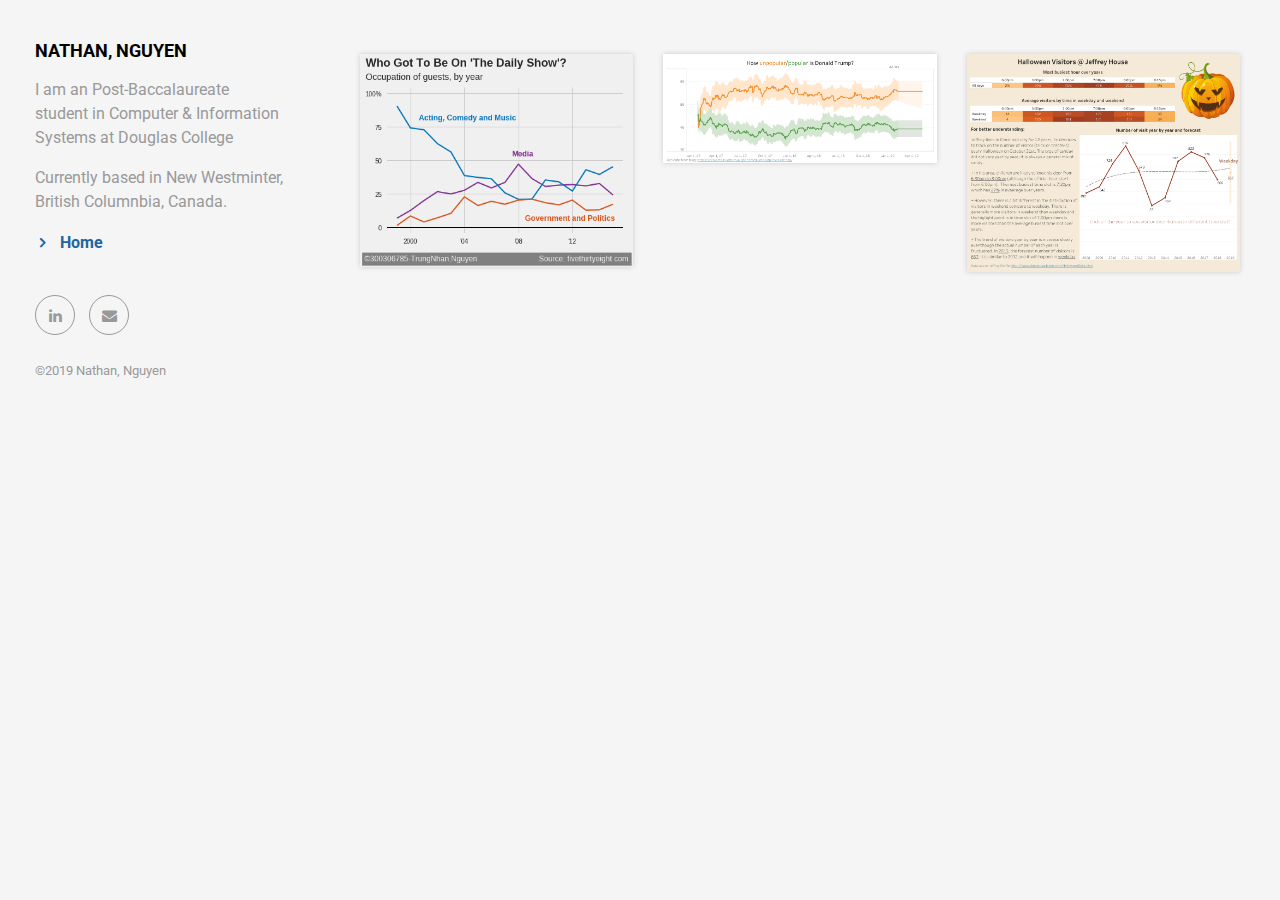
==== index.html @ cd0f6227 "Added 3 article" ====
<!DOCTYPE html>
<html>

</html>

<head>
    <meta charset="utf-8">
    <meta http-equiv="X-UA-Compatible" content="IE=edge">
    <title>Nathan, Nguyen</title>
    <meta name="description" content="Personal Portfolio">
    <meta name="viewport" content="width=device-width, initial-scale=1">
    <meta name="robots" content="all,follow">
    <!-- Bootstrap CSS-->
    <link rel="stylesheet" href="vendor/bootstrap/css/bootstrap.min.css">
    <!-- Font Awesome CSS-->
    <link rel="stylesheet" href="vendor/font-awesome/css/font-awesome.min.css">
    <!-- Google fonts - Roboto-->
    <link rel="stylesheet" href="https://fonts.googleapis.com/css?family=Roboto:400,300,700,400italic">
    <!-- owl carousel-->
    <link rel="stylesheet" href="vendor/owl.carousel/assets/owl.carousel.css">
    <link rel="stylesheet" href="vendor/owl.carousel/assets/owl.theme.default.css">
    <!-- theme stylesheet-->
    <link rel="stylesheet" href="css/style.blue.css" id="theme-stylesheet">
    <!-- Custom stylesheet - for your changes-->
    <link rel="stylesheet" href="css/custom.css">
    <!-- Favicon-->
    <link rel="shortcut icon" href="img/ntn.jpg">
    <!-- Tweaks for older IEs-->
    <!--[if lt IE 9]>
    <script src="https://oss.maxcdn.com/html5shiv/3.7.3/html5shiv.min.js"></script>
    <script src="https://oss.maxcdn.com/respond/1.4.2/respond.min.js"></script><![endif]-->
</head>

<body>
    <div id="all">
        <div class="container-fluid">
            <div class="row row-offcanvas row-offcanvas-left">
                <!--   *** SIDEBAR ***-->
                <div id="sidebar" class="col-md-4 col-lg-3 sidebar-offcanvas">
                    <div class="sidebar-content">
                        <h1 class="sidebar-heading"> <a href="index.html">Nathan,  Nguyen</a></h1>
                        <p class="sidebar-p">I am an Post-Baccalaureate student in Computer & Information Systems at Douglas College</p>
                        <p class="sidebar-p">Currently based in New Westminter, British Columnbia, Canada. </p>
                        <ul class="sidebar-menu">
                            <!-- Link-->
                            <li class="sidebar-item"><a href="index.html" class="sidebar-link active">Home</a></li>
                            <!-- Link -->
                            <!-- <li class="sidebar-item"><a href="about.html" class="sidebar-link">About</a></li> -->
                            <!-- Link-->
                            <!-- <li class="sidebar-item"><a href="contact.html" class="sidebar-link">Get in touch</a></li> -->
                        </ul>
                        <p class="social">
                            <a href="https://www.linkedin.com/in/nguyentrungnhan112/" data-animate-hover="pulse" class="external linkedin"><i class="fa fa-linkedin"></i></a>
                            <!-- <a href="#" data-animate-hover="pulse" class="external gplus"><i class="fa fa-google-plus"></i></a> -->
                            <!-- <a href="#" data-animate-hover="pulse" class="external twitter"><i class="fa fa-twitter"></i></a> -->
                            <!-- <a href="#" title="" class="external instagram"><i class="fa fa-instagram"></i></a> -->
                            <a href="mailto:nguyentrungnhan112@gmail.com" data-animate-hover="pulse" class="email"><i class="fa fa-envelope"></i></a></p>
                        <div class="copyright text-center text-md-left">
                            <p class="credit">&copy;2019 Nathan, Nguyen</p>
                        </div>
                    </div>
                </div>
                <!--   *** SIDEBAR END ***  -->
                <!--   *** PORTFOLIO ***-->
                <div class="col-md-8 col-lg-9 content-column">
                    <div class="small-navbar d-flex d-md-none">
                        <button type="button" data-toggle="offcanvas" class="btn btn-outline-primary"> <i class="fa fa-align-left mr-2"></i>Menu</button>
                        <h1 class="small-navbar-heading"> <a href="index.html">Home</a></h1>
                    </div>
                    <div class="grid row">
                        <div class="col-md-6 col-lg-4 grid-item">
                            <div class="box-masonry">
                                <a href="detail_20190406.html" title="Who Got To Be On 'The Daily Show'?" class="box-masonry-image with-hover-overlay">
                                    <img src="img/portfolio/20190406.png" alt="Who Got To Be On 'The Daily Show'?" class="img-fluid"></a>
                                <div class="box-masonry-hover-text-header">
                                    <a href="detail_20190406.html" class="tile-link"> </a>
                                    <h4>Who Got To Be On 'The Daily Show'?</h4>
                                    <div class="box-masonry-desription">
                                        <p>Visualized by Python as assignment 3 in Data Visualization course (CSIS3860) at Douglas College</p>
                                    </div>
                                </div>
                            </div>
                        </div>
                        <div class="col-md-6 col-lg-4 grid-item">
                            <div class="box-masonry">
                                <a href="detail_20190301.html" title="How unpopular/popular is Donald Trump?" class="box-masonry-image with-hover-overlay">
                                    <img src="img/portfolio/20190301.png" alt="How unpopular/popular is Donald Trump?" class="img-fluid"></a>
                                <div class="box-masonry-hover-text-header">
                                    <a href="detail_20190301.html" class="tile-link"> </a>
                                    <h4>How unpopular/popular is Donald Trump?</h4>
                                    <div class="box-masonry-desription">
                                        <p>Visualized by Tableau as assignment 2 in Data Visualization course (CSIS3860) at Douglas College</p>
                                    </div>
                                </div>
                            </div>
                        </div>
                        <div class="col-md-6 col-lg-4 grid-item">
                            <div class="box-masonry">
                                <a href="detail_20190117.html" title="Halloween Visitors @ Jeffrey House" class="box-masonry-image with-hover-overlay">
                                    <img src="img/portfolio/20190117.png" alt="Halloween Visitors @ Jeffrey House" class="img-fluid"></a>
                                <div class="box-masonry-hover-text-header">
                                    <a href="detail_20190117.html" class="tile-link"> </a>
                                    <h4>Halloween Visitors @ Jeffrey House</h4>
                                    <div class="box-masonry-desription">
                                        <p>Visualized by Tableau as assignment 1 in Data Visualization course (CSIS3860) at Douglas College</p>
                                    </div>
                                </div>
                            </div>
                        </div>
                    </div>
                </div>
                <!--   *** PORTFOLIO END ***-->
            </div>
        </div>
    </div>
    <!-- JavaScript files-->
    <script src="vendor/jquery/jquery.min.js"></script>
    <script src="vendor/popper.js/umd/popper.min.js"></script>
    <script src="vendor/bootstrap/js/bootstrap.min.js"></script>
    <script src="vendor/jquery.cookie/jquery.cookie.js"></script>
    <script src="vendor/owl.carousel/owl.carousel.min.js"></script>
    <script src="vendor/masonry-layout/masonry.pkgd.min.js"></script>
    <script src="js/front.js"></script>
</body>
---- css/style.blue.css ----
/*
=========================================
=========================================

   Bootstrapious Boilerplate Template

=========================================
========================================= */


/*

=========================================================
    GENERAL
=========================================================

*/

html,
body {
    overflow-x: hidden;
}

strong {
    font-weight: 700;
}

header {
    z-index: 1000;
}

section {
    position: relative;
    padding-top: 0.625rem;
    padding-bottom: 0.625rem;
}

section.background-gray-lighter {
    background: #eee;
}

section.background-gray-lightest {
    background: #f5f5f5;
    border-top: solid 1px #eee;
    border-bottom: solid 1px #eee;
}

section.background-secondary {
    background: #FC888A;
    border-top: solid 1px #f92528;
    border-bottom: solid 1px #f92528;
}

.section-inverse {
    color: #fff;
}

.section-inverse h1,
.section-inverse h2,
.section-inverse h3,
.section-inverse h4,
.section-inverse h5,
.section-inverse h6 {
    color: #fff;
}

.section-inverse .heading:after {
    background: #fff;
}

.no-space .box {
    margin: 0 -0.9375rem;
}

.margin-top {
    margin-top: 1.875rem;
}

.margin-top--big {
    margin-top: 3.75rem !important;
}

.margin-bottom {
    margin-bottom: 1.875rem;
}

.margin-bottom--big {
    margin-bottom: 3.75rem !important;
}

.padding--small {
    padding-top: 1.875rem;
    padding-bottom: 1.875rem;
}

.weight-300 {
    font-weight: 300 !important;
}

.weight-500 {
    font-weight: 500 !important;
}

.weight-700 {
    font-weight: 700 !important;
}

.text-gray {
    color: #555;
}

.text-gray-light {
    color: #999;
}

.text-gray-lighter {
    color: #eee;
}

a,
button {
    -webkit-transition: all 0.2s;
    transition: all 0.2s;
}

.clickable {
    cursor: pointer !important;
}

.required {
    color: #2065A1;
}

.accent {
    color: #2065A1;
}

.icon {
    display: inline-block;
    width: 3.75rem;
    height: 3.75rem;
    line-height: 3.75rem;
    border-radius: 1.875rem;
    border: solid 1px #2065A1;
    color: #2065A1;
    -webkit-transition: all 0.3s;
    transition: all 0.3s;
    font-size: 1.875rem;
    margin: 0 auto 1.875rem;
    text-align: center;
}

.icon.brand-secondary {
    border-color: #FC888A;
    color: #FC888A;
}

.icon.brand-terciary {
    border-color: #37123C;
    color: #37123C;
}

.icon.brand-four {
    border-color: #71677C;
    color: #71677C;
}


/*

=========================================================
SIDEBAR + RIGHT COLUMN
=========================================================

*/

#sidebar {
    padding-top: 2.5rem;
}

@media (min-width: 576px) {
    .sidebar-content {
        padding-left: 1.25rem;
        padding-right: 1.25rem;
    }
}

.sidebar-heading {
    font-size: 1.125rem;
    text-transform: uppercase;
}

.sidebar-heading a {
    color: #000;
    text-decoration: none;
    -webkit-transition: all 0.3s;
    transition: all 0.3s;
}

.sidebar-heading a:hover {
    border-bottom: dotted 1px #2065A1;
    color: #000;
    text-decoration: none;
}

.sidebar-p {
    color: #999;
    font-size: 0.875;
}

.sidebar-menu {
    list-style-type: none;
    padding-left: 1.25rem;
    margin-bottom: 2.5rem;
}

.sidebar-item {
    margin-bottom: 0.85rem;
}

.sidebar-item.active>a,
.sidebar-item.current-menu-item>a {
    color: #2065A1;
    font-weight: bold;
}

.sidebar-item.active:before,
.sidebar-item.current-menu-item:before {
    color: #2065A1;
}

.sidebar-item a:hover {
    text-decoration: none;
    color: #2065A1;
}

.sidebar-item .sub-menu {
    list-style: none;
    padding-left: 0.625rem;
    margin: 0.625rem 0;
}

.sidebar-item .sub-menu a {
    color: #999;
}

.sidebar-item .sub-menu a:hover {
    color: #2065A1;
}

.sidebar-item .sub-menu li.active>a,
.sidebar-item .sub-menu li.current-menu-item>a {
    color: #2065A1;
    font-weight: bold;
}

.sidebar-item .sub-menu li.active:before,
.sidebar-item .sub-menu li.current-menu-item:before {
    color: #2065A1;
}

.sidebar-link {
    color: #555;
}

.sidebar-link:before {
    font-family: 'FontAwesome';
    content: '\f105';
    margin: 0 0.85rem 0 -0.9375rem;
    color: #999;
}

.sidebar-link.active {
    color: #2065A1;
    font-weight: bold;
}

.sidebar-link.active::before {
    color: #2065A1;
}

.sidebar-link:hover::before {
    color: #2065A1;
}

.content-column {
    padding-top: 2.5rem;
    padding-left: 1.25rem;
    padding-right: 1.25rem;
    padding-bottom: 1.25rem;
}

@media (min-width: 768px) {
    .content-column {
        padding-left: 2.5rem;
        padding-right: 2.5rem;
    }
}

.content-column.white-background {
    background: #fff;
    min-height: 100vh;
}

.grid {
    padding-top: 0.85rem;
    overflow: hidden;
}

.content-column-content p.lead {
    color: #555;
}

.content-column-content p,
.content-column-content li {
    color: #999;
}

.content-column-content ul li {
    list-style-type: none;
}

.content-column-content ul li:before {
    font-family: 'FontAwesome';
    content: '\f105';
    margin: 0 0.85rem 0 -0.9375rem;
    color: #2065A1;
}

.content-column-content h1,
.content-column-content h2,
.content-column-content h3,
.content-column-content h4,
.content-column-content h5,
.content-column-content h6,
.content-column-content p,
.content-column-content form,
.content-column-content ul,
.content-column-content ol {
    margin-bottom: 2rem;
}

.small-navbar {
    width: 100%;
    -webkit-box-pack: justify;
    -ms-flex-pack: justify;
    justify-content: space-between;
    -webkit-box-align: center;
    -ms-flex-align: center;
    align-items: center;
    margin-bottom: 2rem;
}

.small-navbar-heading {
    display: block;
    font-size: 1.125rem;
    text-transform: uppercase;
    margin-bottom: 0 !important;
}

.small-navbar-heading a {
    color: #000;
    text-decoration: none;
    -webkit-transition: all 0.3s;
    transition: all 0.3s;
}

.small-navbar-heading a:hover {
    border-bottom: dotted 1px #2065A1;
    color: #000;
    text-decoration: none;
}


/*

=========================================================
OFF-CANVAS SIDEBAR BEHAVIOUR
=========================================================

*/

@media (max-width: 767.98px) {
    .row-offcanvas {
        position: relative;
        -webkit-transition: all .25s ease-out;
        transition: all .25s ease-out;
        opacity: 1;
    }
    .row-offcanvas-right {
        right: 0;
    }
    .row-offcanvas-left {
        left: 0;
    }
    .row-offcanvas-right .sidebar-offcanvas {
        right: -50%;
        /* 6 columns */
    }
    .row-offcanvas-left .sidebar-offcanvas {
        left: -48%;
        /* 6 columns */
    }
    .row-offcanvas-right.active {
        right: 50%;
        /* 6 columns */
    }
    .row-offcanvas-left.active {
        left: 50%;
        /* 6 columns */
    }
    .sidebar-offcanvas {
        position: absolute;
        top: 0;
        width: 50%;
        /* 6 columns */
    }
}


/*

=========================================================
SERVICES / INTEGRATIONS
=========================================================

*/

.services {
    margin-top: 5rem;
    text-align: center;
}

.services .services-heading {
    text-transform: uppercase;
    font-size: 1.125rem;
    font-weight: 400;
    color: #999;
    margin-bottom: 2.5rem;
}

.services .heading {
    font-size: 1.125rem;
    font-weight: 700;
    margin-bottom: 1.25rem;
    text-align: center;
}

.services .heading:after {
    content: " ";
    display: block;
    width: 6.25rem;
    height: 1px;
    margin: 1.25rem auto 1.25rem;
    background: #2065A1;
}

.services p {
    font-size: 0.875rem;
    line-height: 1.5;
    margin-bottom: 3.75rem;
    color: #999;
}


/*

=========================================================
CUSTOMERS
=========================================================

*/

.customer {
    text-align: center;
}

.customer img {
    display: inline-block;
    margin-top: 0.625rem;
    margin-bottom: 0.625rem;
    -webkit-filter: grayscale(100%);
    filter: grayscale(100%);
}

.customer img:hover {
    -webkit-filter: grayscale(0);
    filter: grayscale(0);
}


/*

=========================================================
SIGN UP FORM
=========================================================

*/

@media (max-width: 767.98px) {
    .sign-up-form .form-control {
        margin-bottom: 1.25rem;
    }
    .sign-up-form .btn {
        margin-bottom: 1.25rem;
    }
}

label {
    font-weight: normal;
    color: #555;
    font-size: 0.875rem;
    text-transform: uppercase;
    letter-spacing: .1rem;
}


/*

=========================================================
SOCIAL LINKS
=========================================================

*/

.contact-form {
    margin-bottom: 1.25rem;
}

p.social {
    margin-top: 1.25rem;
}

p.social a {
    margin: 0 0.625rem 0.625rem 0;
    color: #fff;
    display: inline-block;
    width: 2.5rem;
    height: 2.5rem;
    border-radius: 1.25rem;
    line-height: 2.5rem;
    font-size: 0.9375rem;
    text-align: center;
    -webkit-transition: all 0.3s;
    transition: all 0.3s;
    vertical-align: bottom;
    border: solid 1px #999;
    color: #999;
    transition: all 0.3s;
    /*
             &.facebook {background-color: #4460ae; border-color: #4460ae;}
             &.gplus {background-color: #c21f25; border-color: #c21f25;}
             &.twitter {background-color: #3cf; border-color: #3cf;}
             &.instagram {background-color: #cd4378; border-color: #cd4378;}
             &.email {background-color: #4a7f45; border-color: #4a7f45;}
             &.link {background-color: #871AFF; border-color: #871AFF;}
             */
}

p.social a:hover {
    color: #2065A1;
    border-color: #2065A1;
}

p.social a i {
    vertical-align: bottom;
    line-height: 2.5rem;
}

p.social.social--outline a {
    background: transparent;
}

p.social.social--outline a.linkedin {
    color: #4875B4;
    border-color: #4875B4;
}

p.social.social--outline a.facebook {
    color: #4460ae;
    border-color: #4460ae;
}

p.social.social--outline a.gplus {
    color: #c21f25;
    border-color: #c21f25;
}

p.social.social--outline a.twitter {
    color: #3cf;
    border-color: #3cf;
}

p.social.social--outline a.instagram {
    color: #cd4378;
    border-color: #cd4378;
}

p.social.social--outline a.email {
    color: #4a7f45;
    border-color: #4a7f45;
}

p.social.social--outline a.link {
    color: #871AFF;
    border-color: #871AFF;
}

p.social.social--big a {
    width: 3.75rem;
    height: 3.75rem;
    border-radius: 1.875rem;
    line-height: 3.75rem;
    font-size: 1.56rem;
}

p.social.social--big i {
    line-height: 3.75rem;
}


/*

=========================================================
COPYRIGHT
=========================================================

*/

.copyright {
    color: #999;
    font-size: 0.8125rem;
}

.copyright p.credit {
    margin-bottom: 0.625rem;
}

.copyright p.credit a {
    color: #999;
}


/*

=========================================================
MAIN PORTFOLIO SLIDER
=========================================================

*/

#main-slider {
    margin-bottom: 2.5rem;
}

#main-slider ul li div {
    width: 100%;
}

#main-slider .owl-wrapper-outer {
    -webkit-box-shadow: 0 1px 0.85rem #ccc;
    box-shadow: 0 1px 0.85rem #ccc;
}

#main-slider .owl-controls .owl-buttons {
    display: none;
}

#main-slider .owl-controls .owl-page.active span,
#main-slider .owl-controls.clickable .owl-page:hover span {
    background: #2065A1;
}


/*

=========================================================
ABOUT
=========================================================

*/

.progress-title {
    text-align: left;
    font-weight: 700;
    text-transform: uppercase;
    color: #999;
    font-size: 0.78rem;
}

.progress-bar-skill1 {
    background: #4c99db;
}

.progress-bar-skill2 {
    background: #368cd7;
}

.progress-bar-skill3 {
    background: #2880cc;
}

.progress-bar-skill4 {
    background: #2472b6;
}

.progress-bar-skill5 {
    background: #2065a1;
}

.skill-item {
    margin-bottom: 1rem;
}

.skill-item:last-of-type {
    margin-bottom: 3rem;
}

.progress {
    height: 1.5rem;
    border-radius: 0;
}


/* breadcrumbs */

.breadcrumb {
    font-family: "Roboto", Helvetica, Arial, sans-serif;
    text-transform: uppercase;
    text-align: center;
    font-size: 0.875rem;
}

.masonry-item {
    margin-bottom: 2rem;
}

.tile-link {
    position: absolute;
    cursor: pointer;
    width: 100%;
    height: 100%;
    left: 0;
    top: 0;
    z-index: 30;
}

.box-masonry {
    background: #fff;
    position: relative;
    -webkit-box-shadow: 0 0 5px #ccc;
    box-shadow: 0 0 5px #ccc;
    -webkit-transition: all 0.3s;
    transition: all 0.3s;
    overflow: hidden;
    text-overflow: ellipsis;
    margin-bottom: 2rem;
}

.box-masonry h4 {
    font-size: 1rem;
    line-height: 1.5;
    font-weight: 700;
    text-transform: uppercase;
    letter-spacing: 0.1em;
}

.box-masonry h4 a {
    color: #000;
    border-bottom: solid 1px transparent;
}

.box-masonry h4 a:hover {
    border-bottom: dotted 1px #2065A1;
    color: #000;
    text-decoration: none;
}

.box-masonry .box-masonry-text {
    padding: 1rem 1.25rem 1rem;
}

.box-masonry .box-masonry-text p {
    color: #999;
    font-size: 0.95rem;
}

.box-masonry .box-masonry-hover-text-header {
    position: absolute;
    left: 0;
    right: 0;
    top: 0;
    padding: 1rem 1.25rem 1rem;
    opacity: 0;
    -webkit-transition: all 0.3s;
    transition: all 0.3s;
    color: #555;
}

.box-masonry .box-masonry-hover-text-header p {
    font-size: 0.875rem;
}

.box-masonry .box-masonry-hover-text-header h4 a {
    color: #555;
}

.box-masonry .box-masonry-hover-center {
    position: absolute;
    width: 100%;
    top: 30%;
    opacity: 0;
    padding-left: 1.25rem;
    -webkit-transition: all 0.3s;
    transition: all 0.3s;
    text-align: center;
}

.box-masonry .box-masonry-hover-center .see-more-icon {
    color: #555;
    font-size: 3.125rem;
}

.box-masonry:hover {
    margin-top: -5px;
    -webkit-box-shadow: 0 2px 20px rgba(0, 0, 0, 0.2);
    box-shadow: 0 2px 20px rgba(0, 0, 0, 0.2);
}

.box-masonry:hover .box-masonry-hover-text-header {
    opacity: 1;
}

.box-masonry:hover .box-masonry-hover-center {
    opacity: 1;
}

.box-masonry:hover .box-masonry-image.with-hover-overlay:before {
    opacity: 0.8;
}

.box-masonry:hover .box-masonry-image.with-hover-icon:after {
    opacity: 0.7;
}

.box-masonry h2:last-child,
.box-masonry p:last-child {
    margin-bottom: 0;
}

.box-masonry .box-masonry-image {
    display: block;
    position: relative;
    min-height: 6.25rem;
    background: #ccc;
}

.box-masonry .box-masonry-image.with-hover-overlay:before {
    display: block;
    position: absolute;
    content: " ";
    background: #fff;
    opacity: 0;
    width: 100%;
    height: 100%;
    left: 0;
    top: 0;
    -webkit-transition: all 0.3s;
    transition: all 0.3s;
}

.box-masonry .box-masonry-image.with-hover-icon:after {
    display: block;
    position: absolute;
    width: 100%;
    left: 0;
    top: 50%;
    -webkit-transform: translate(0, -50%);
    transform: translate(0, -50%);
    opacity: 0;
    -webkit-transition: all 0.3s;
    transition: all 0.3s;
    font-family: 'FontAwesome';
    content: '\f105';
    text-align: center;
    font-size: 3.125rem;
    color: #555;
}

.box-masonry .box-masonry-image:hover {
    text-decoration: none;
}

.comment-list {
    list-style-type: none;
    padding-left: 0;
}

.comment-list li:before {
    content: "";
    display: none;
    margin: 0;
}

.comments-title {
    text-transform: uppercase;
    color: #999;
    font-size: 1.5rem;
}

.comment-body {
    margin-bottom: 1.25rem;
}

.comment-meta {
    clear: both;
    margin-bottom: 1.25rem;
}

.comment-author {
    font-family: inherit;
    text-transform: uppercase;
    color: #999;
    font-size: 0.875rem;
    float: left;
}

.comment-metadata {
    float: right;
    font-family: inherit;
    text-transform: uppercase;
    color: #999;
    font-size: 0.875rem;
}

.comment-content {
    font-weight: 300;
}

.comment-reply-link {
    font-size: 0.875rem;
}

.avatar {
    border-radius: 50%;
}

.comment-respond {
    margin-top: 2.5rem;
}

.post-navigation {
    margin-bottom: 2.5rem;
}

.comment-reply-title {
    font-size: 1.5rem;
}

.entry-meta {
    color: #999;
    font-size: 0.875rem;
}

.owl-theme .owl-dots .owl-dot span {
    width: 12px;
    height: 12px;
}

.owl-theme .owl-dots .owl-dot {
    outline: none;
}

.owl-theme .owl-dots .owl-dot.active span,
.owl-theme .owl-dots .owl-dot:hover span {
    background: #2065A1;
}


/*

=====================
STYLE SWITCHER FOR DEMO
=====================

*/

#style-switch-button {
    position: fixed;
    bottom: 120px;
    left: 0px;
    border-radius: 0;
    z-index: 2;
    color: #fff;
}

#style-switch {
    width: 300px;
    padding: 20px;
    position: fixed;
    bottom: 160px;
    left: 0;
    background: #fff;
    border: solid 1px #555;
    z-index: 2000;
}

#style-switch h4 {
    color: #252525;
}


/* ========================================= 
   
      THEMING OF THE BOOTSTRAP COMPONENTS           

   ========================================= 
   
    1 - NAVBAR
    2 - BUTTONS
    3 - TYPE
    4 - PAGINATION
    5 - UTILITIES
    6 - FORMS
    7 - CODE
    8 - NAV
    9 - CARD
    10 - DROPDOWNS
   
*/


/*
 * 1. NAVBAR
 */

.navbar {
    padding: 0.5rem 1rem;
}

.navbar-brand {
    display: inline-block;
    padding-top: 0.3125rem;
    padding-bottom: 0.3125rem;
    margin-right: 1rem;
    font-size: 1.25rem;
}

.navbar-toggler {
    padding: 0.25rem 0.75rem;
    font-size: 1.25rem;
    line-height: 1;
    border: 1px solid transparent;
    border-radius: 0;
}

.navbar-light .navbar-brand {
    color: rgba(0, 0, 0, 0.9);
}

.navbar-light .navbar-brand:hover,
.navbar-light .navbar-brand:focus {
    color: rgba(0, 0, 0, 0.9);
}

.navbar-light .navbar-nav .nav-link {
    color: rgba(0, 0, 0, 0.5);
}

.navbar-light .navbar-nav .nav-link:hover,
.navbar-light .navbar-nav .nav-link:focus {
    color: rgba(0, 0, 0, 0.7);
}

.navbar-light .navbar-nav .nav-link.disabled {
    color: rgba(0, 0, 0, 0.3);
}

.navbar-light .navbar-nav .show>.nav-link,
.navbar-light .navbar-nav .active>.nav-link,
.navbar-light .navbar-nav .nav-link.show,
.navbar-light .navbar-nav .nav-link.active {
    color: rgba(0, 0, 0, 0.9);
}

.navbar-light .navbar-toggler {
    color: rgba(0, 0, 0, 0.5);
    border-color: rgba(0, 0, 0, 0.1);
}

.navbar-light .navbar-toggler-icon {
    background-image: url("data:image/svg+xml;charset=utf8,%3Csvg viewBox='0 0 30 30' xmlns='http://www.w3.org/2000/svg'%3E%3Cpath stroke='rgba(0, 0, 0, 0.5)' stroke-width='2' stroke-linecap='round' stroke-miterlimit='10' d='M4 7h22M4 15h22M4 23h22'/%3E%3C/svg%3E");
}

.navbar-light .navbar-text {
    color: rgba(0, 0, 0, 0.5);
}

.navbar-dark .navbar-brand {
    color: #fff;
}

.navbar-dark .navbar-brand:hover,
.navbar-dark .navbar-brand:focus {
    color: #fff;
}

.navbar-dark .navbar-nav .nav-link {
    color: rgba(255, 255, 255, 0.5);
}

.navbar-dark .navbar-nav .nav-link:hover,
.navbar-dark .navbar-nav .nav-link:focus {
    color: rgba(255, 255, 255, 0.75);
}

.navbar-dark .navbar-nav .nav-link.disabled {
    color: rgba(255, 255, 255, 0.25);
}

.navbar-dark .navbar-nav .show>.nav-link,
.navbar-dark .navbar-nav .active>.nav-link,
.navbar-dark .navbar-nav .nav-link.show,
.navbar-dark .navbar-nav .nav-link.active {
    color: #fff;
}

.navbar-dark .navbar-toggler {
    color: rgba(255, 255, 255, 0.5);
    border-color: rgba(255, 255, 255, 0.1);
}

.navbar-dark .navbar-toggler-icon {
    background-image: url("data:image/svg+xml;charset=utf8,%3Csvg viewBox='0 0 30 30' xmlns='http://www.w3.org/2000/svg'%3E%3Cpath stroke='rgba(255, 255, 255, 0.5)' stroke-width='2' stroke-linecap='round' stroke-miterlimit='10' d='M4 7h22M4 15h22M4 23h22'/%3E%3C/svg%3E");
}

.navbar-dark .navbar-text {
    color: rgba(255, 255, 255, 0.5);
}


/*
 * 2. BUTTONS
 */

.btn {
    font-weight: 400;
    border: 1px solid transparent;
    padding: 0.375rem 0.75rem;
    font-size: 1rem;
    line-height: 1.5;
    border-radius: 0;
    -webkit-transition: color 0.15s ease-in-out, background-color 0.15s ease-in-out, border-color 0.15s ease-in-out, -webkit-box-shadow 0.15s ease-in-out;
    transition: color 0.15s ease-in-out, background-color 0.15s ease-in-out, border-color 0.15s ease-in-out, -webkit-box-shadow 0.15s ease-in-out;
    transition: color 0.15s ease-in-out, background-color 0.15s ease-in-out, border-color 0.15s ease-in-out, box-shadow 0.15s ease-in-out;
    transition: color 0.15s ease-in-out, background-color 0.15s ease-in-out, border-color 0.15s ease-in-out, box-shadow 0.15s ease-in-out, -webkit-box-shadow 0.15s ease-in-out;
}

@media screen and (prefers-reduced-motion: reduce) {
    .btn {
        -webkit-transition: none;
        transition: none;
    }
}

.btn:focus,
.btn.focus {
    -webkit-box-shadow: 0 0 0 0.2rem rgba(32, 101, 161, 0.25);
    box-shadow: 0 0 0 0.2rem rgba(32, 101, 161, 0.25);
}

.btn.disabled,
.btn:disabled {
    opacity: 0.65;
}

.btn:not(:disabled):not(.disabled):active,
.btn:not(:disabled):not(.disabled).active {
    background-image: none;
}

.btn-link {
    font-weight: 400;
    color: #2065A1;
}

.btn-link:hover {
    color: #133d61;
    text-decoration: underline;
}

.btn-link:focus,
.btn-link.focus {
    text-decoration: underline;
}

.btn-link:disabled,
.btn-link.disabled {
    color: #222;
}

.btn-primary {
    color: #fff;
    background-color: #2065A1;
    border-color: #2065A1;
}

.btn-primary:hover {
    color: #fff;
    background-color: #1a5181;
    border-color: #184a76;
}

.btn-primary:focus,
.btn-primary.focus {
    -webkit-box-shadow: 0 0 0 0.2rem rgba(32, 101, 161, 0.5);
    box-shadow: 0 0 0 0.2rem rgba(32, 101, 161, 0.5);
}

.btn-primary.disabled,
.btn-primary:disabled {
    color: #fff;
    background-color: #2065A1;
    border-color: #2065A1;
}

.btn-primary:not(:disabled):not(.disabled):active,
.btn-primary:not(:disabled):not(.disabled).active,
.show>.btn-primary.dropdown-toggle {
    color: #fff;
    background-color: #184a76;
    border-color: #15446c;
}

.btn-primary:not(:disabled):not(.disabled):active:focus,
.btn-primary:not(:disabled):not(.disabled).active:focus,
.show>.btn-primary.dropdown-toggle:focus {
    -webkit-box-shadow: 0 0 0 0.2rem rgba(32, 101, 161, 0.5);
    box-shadow: 0 0 0 0.2rem rgba(32, 101, 161, 0.5);
}

.btn-secondary {
    color: #fff;
    background-color: #222;
    border-color: #222;
}

.btn-secondary:hover {
    color: #fff;
    background-color: #0f0f0f;
    border-color: #090909;
}

.btn-secondary:focus,
.btn-secondary.focus {
    -webkit-box-shadow: 0 0 0 0.2rem rgba(34, 34, 34, 0.5);
    box-shadow: 0 0 0 0.2rem rgba(34, 34, 34, 0.5);
}

.btn-secondary.disabled,
.btn-secondary:disabled {
    color: #fff;
    background-color: #222;
    border-color: #222;
}

.btn-secondary:not(:disabled):not(.disabled):active,
.btn-secondary:not(:disabled):not(.disabled).active,
.show>.btn-secondary.dropdown-toggle {
    color: #fff;
    background-color: #090909;
    border-color: #020202;
}

.btn-secondary:not(:disabled):not(.disabled):active:focus,
.btn-secondary:not(:disabled):not(.disabled).active:focus,
.show>.btn-secondary.dropdown-toggle:focus {
    -webkit-box-shadow: 0 0 0 0.2rem rgba(34, 34, 34, 0.5);
    box-shadow: 0 0 0 0.2rem rgba(34, 34, 34, 0.5);
}

.btn-success {
    color: #fff;
    background-color: #28a745;
    border-color: #28a745;
}

.btn-success:hover {
    color: #fff;
    background-color: #218838;
    border-color: #1e7e34;
}

.btn-success:focus,
.btn-success.focus {
    -webkit-box-shadow: 0 0 0 0.2rem rgba(40, 167, 69, 0.5);
    box-shadow: 0 0 0 0.2rem rgba(40, 167, 69, 0.5);
}

.btn-success.disabled,
.btn-success:disabled {
    color: #fff;
    background-color: #28a745;
    border-color: #28a745;
}

.btn-success:not(:disabled):not(.disabled):active,
.btn-success:not(:disabled):not(.disabled).active,
.show>.btn-success.dropdown-toggle {
    color: #fff;
    background-color: #1e7e34;
    border-color: #1c7430;
}

.btn-success:not(:disabled):not(.disabled):active:focus,
.btn-success:not(:disabled):not(.disabled).active:focus,
.show>.btn-success.dropdown-toggle:focus {
    -webkit-box-shadow: 0 0 0 0.2rem rgba(40, 167, 69, 0.5);
    box-shadow: 0 0 0 0.2rem rgba(40, 167, 69, 0.5);
}

.btn-info {
    color: #fff;
    background-color: #17a2b8;
    border-color: #17a2b8;
}

.btn-info:hover {
    color: #fff;
    background-color: #138496;
    border-color: #117a8b;
}

.btn-info:focus,
.btn-info.focus {
    -webkit-box-shadow: 0 0 0 0.2rem rgba(23, 162, 184, 0.5);
    box-shadow: 0 0 0 0.2rem rgba(23, 162, 184, 0.5);
}

.btn-info.disabled,
.btn-info:disabled {
    color: #fff;
    background-color: #17a2b8;
    border-color: #17a2b8;
}

.btn-info:not(:disabled):not(.disabled):active,
.btn-info:not(:disabled):not(.disabled).active,
.show>.btn-info.dropdown-toggle {
    color: #fff;
    background-color: #117a8b;
    border-color: #10707f;
}

.btn-info:not(:disabled):not(.disabled):active:focus,
.btn-info:not(:disabled):not(.disabled).active:focus,
.show>.btn-info.dropdown-toggle:focus {
    -webkit-box-shadow: 0 0 0 0.2rem rgba(23, 162, 184, 0.5);
    box-shadow: 0 0 0 0.2rem rgba(23, 162, 184, 0.5);
}

.btn-warning {
    color: #111;
    background-color: #ffc107;
    border-color: #ffc107;
}

.btn-warning:hover {
    color: #111;
    background-color: #e0a800;
    border-color: #d39e00;
}

.btn-warning:focus,
.btn-warning.focus {
    -webkit-box-shadow: 0 0 0 0.2rem rgba(255, 193, 7, 0.5);
    box-shadow: 0 0 0 0.2rem rgba(255, 193, 7, 0.5);
}

.btn-warning.disabled,
.btn-warning:disabled {
    color: #111;
    background-color: #ffc107;
    border-color: #ffc107;
}

.btn-warning:not(:disabled):not(.disabled):active,
.btn-warning:not(:disabled):not(.disabled).active,
.show>.btn-warning.dropdown-toggle {
    color: #111;
    background-color: #d39e00;
    border-color: #c69500;
}

.btn-warning:not(:disabled):not(.disabled):active:focus,
.btn-warning:not(:disabled):not(.disabled).active:focus,
.show>.btn-warning.dropdown-toggle:focus {
    -webkit-box-shadow: 0 0 0 0.2rem rgba(255, 193, 7, 0.5);
    box-shadow: 0 0 0 0.2rem rgba(255, 193, 7, 0.5);
}

.btn-danger {
    color: #fff;
    background-color: #dc3545;
    border-color: #dc3545;
}

.btn-danger:hover {
    color: #fff;
    background-color: #c82333;
    border-color: #bd2130;
}

.btn-danger:focus,
.btn-danger.focus {
    -webkit-box-shadow: 0 0 0 0.2rem rgba(220, 53, 69, 0.5);
    box-shadow: 0 0 0 0.2rem rgba(220, 53, 69, 0.5);
}

.btn-danger.disabled,
.btn-danger:disabled {
    color: #fff;
    background-color: #dc3545;
    border-color: #dc3545;
}

.btn-danger:not(:disabled):not(.disabled):active,
.btn-danger:not(:disabled):not(.disabled).active,
.show>.btn-danger.dropdown-toggle {
    color: #fff;
    background-color: #bd2130;
    border-color: #b21f2d;
}

.btn-danger:not(:disabled):not(.disabled):active:focus,
.btn-danger:not(:disabled):not(.disabled).active:focus,
.show>.btn-danger.dropdown-toggle:focus {
    -webkit-box-shadow: 0 0 0 0.2rem rgba(220, 53, 69, 0.5);
    box-shadow: 0 0 0 0.2rem rgba(220, 53, 69, 0.5);
}

.btn-light {
    color: #111;
    background-color: #f5f5f5;
    border-color: #f5f5f5;
}

.btn-light:hover {
    color: #111;
    background-color: #e2e2e2;
    border-color: gainsboro;
}

.btn-light:focus,
.btn-light.focus {
    -webkit-box-shadow: 0 0 0 0.2rem rgba(245, 245, 245, 0.5);
    box-shadow: 0 0 0 0.2rem rgba(245, 245, 245, 0.5);
}

.btn-light.disabled,
.btn-light:disabled {
    color: #111;
    background-color: #f5f5f5;
    border-color: #f5f5f5;
}

.btn-light:not(:disabled):not(.disabled):active,
.btn-light:not(:disabled):not(.disabled).active,
.show>.btn-light.dropdown-toggle {
    color: #111;
    background-color: gainsboro;
    border-color: #d5d5d5;
}

.btn-light:not(:disabled):not(.disabled):active:focus,
.btn-light:not(:disabled):not(.disabled).active:focus,
.show>.btn-light.dropdown-toggle:focus {
    -webkit-box-shadow: 0 0 0 0.2rem rgba(245, 245, 245, 0.5);
    box-shadow: 0 0 0 0.2rem rgba(245, 245, 245, 0.5);
}

.btn-dark {
    color: #fff;
    background-color: #333;
    border-color: #333;
}

.btn-dark:hover {
    color: #fff;
    background-color: #202020;
    border-color: #1a1a1a;
}

.btn-dark:focus,
.btn-dark.focus {
    -webkit-box-shadow: 0 0 0 0.2rem rgba(51, 51, 51, 0.5);
    box-shadow: 0 0 0 0.2rem rgba(51, 51, 51, 0.5);
}

.btn-dark.disabled,
.btn-dark:disabled {
    color: #fff;
    background-color: #333;
    border-color: #333;
}

.btn-dark:not(:disabled):not(.disabled):active,
.btn-dark:not(:disabled):not(.disabled).active,
.show>.btn-dark.dropdown-toggle {
    color: #fff;
    background-color: #1a1a1a;
    border-color: #131313;
}

.btn-dark:not(:disabled):not(.disabled):active:focus,
.btn-dark:not(:disabled):not(.disabled).active:focus,
.show>.btn-dark.dropdown-toggle:focus {
    -webkit-box-shadow: 0 0 0 0.2rem rgba(51, 51, 51, 0.5);
    box-shadow: 0 0 0 0.2rem rgba(51, 51, 51, 0.5);
}

.btn-outline-primary {
    color: #2065A1;
    background-color: transparent;
    background-image: none;
    border-color: #2065A1;
}

.btn-outline-primary:hover {
    color: #fff;
    background-color: #2065A1;
    border-color: #2065A1;
}

.btn-outline-primary:focus,
.btn-outline-primary.focus {
    -webkit-box-shadow: 0 0 0 0.2rem rgba(32, 101, 161, 0.5);
    box-shadow: 0 0 0 0.2rem rgba(32, 101, 161, 0.5);
}

.btn-outline-primary.disabled,
.btn-outline-primary:disabled {
    color: #2065A1;
    background-color: transparent;
}

.btn-outline-primary:not(:disabled):not(.disabled):active,
.btn-outline-primary:not(:disabled):not(.disabled).active,
.show>.btn-outline-primary.dropdown-toggle {
    color: #fff;
    background-color: #2065A1;
    border-color: #2065A1;
}

.btn-outline-primary:not(:disabled):not(.disabled):active:focus,
.btn-outline-primary:not(:disabled):not(.disabled).active:focus,
.show>.btn-outline-primary.dropdown-toggle:focus {
    -webkit-box-shadow: 0 0 0 0.2rem rgba(32, 101, 161, 0.5);
    box-shadow: 0 0 0 0.2rem rgba(32, 101, 161, 0.5);
}

.btn-outline-secondary {
    color: #222;
    background-color: transparent;
    background-image: none;
    border-color: #222;
}

.btn-outline-secondary:hover {
    color: #fff;
    background-color: #222;
    border-color: #222;
}

.btn-outline-secondary:focus,
.btn-outline-secondary.focus {
    -webkit-box-shadow: 0 0 0 0.2rem rgba(34, 34, 34, 0.5);
    box-shadow: 0 0 0 0.2rem rgba(34, 34, 34, 0.5);
}

.btn-outline-secondary.disabled,
.btn-outline-secondary:disabled {
    color: #222;
    background-color: transparent;
}

.btn-outline-secondary:not(:disabled):not(.disabled):active,
.btn-outline-secondary:not(:disabled):not(.disabled).active,
.show>.btn-outline-secondary.dropdown-toggle {
    color: #fff;
    background-color: #222;
    border-color: #222;
}

.btn-outline-secondary:not(:disabled):not(.disabled):active:focus,
.btn-outline-secondary:not(:disabled):not(.disabled).active:focus,
.show>.btn-outline-secondary.dropdown-toggle:focus {
    -webkit-box-shadow: 0 0 0 0.2rem rgba(34, 34, 34, 0.5);
    box-shadow: 0 0 0 0.2rem rgba(34, 34, 34, 0.5);
}

.btn-outline-success {
    color: #28a745;
    background-color: transparent;
    background-image: none;
    border-color: #28a745;
}

.btn-outline-success:hover {
    color: #fff;
    background-color: #28a745;
    border-color: #28a745;
}

.btn-outline-success:focus,
.btn-outline-success.focus {
    -webkit-box-shadow: 0 0 0 0.2rem rgba(40, 167, 69, 0.5);
    box-shadow: 0 0 0 0.2rem rgba(40, 167, 69, 0.5);
}

.btn-outline-success.disabled,
.btn-outline-success:disabled {
    color: #28a745;
    background-color: transparent;
}

.btn-outline-success:not(:disabled):not(.disabled):active,
.btn-outline-success:not(:disabled):not(.disabled).active,
.show>.btn-outline-success.dropdown-toggle {
    color: #fff;
    background-color: #28a745;
    border-color: #28a745;
}

.btn-outline-success:not(:disabled):not(.disabled):active:focus,
.btn-outline-success:not(:disabled):not(.disabled).active:focus,
.show>.btn-outline-success.dropdown-toggle:focus {
    -webkit-box-shadow: 0 0 0 0.2rem rgba(40, 167, 69, 0.5);
    box-shadow: 0 0 0 0.2rem rgba(40, 167, 69, 0.5);
}

.btn-outline-info {
    color: #17a2b8;
    background-color: transparent;
    background-image: none;
    border-color: #17a2b8;
}

.btn-outline-info:hover {
    color: #fff;
    background-color: #17a2b8;
    border-color: #17a2b8;
}

.btn-outline-info:focus,
.btn-outline-info.focus {
    -webkit-box-shadow: 0 0 0 0.2rem rgba(23, 162, 184, 0.5);
    box-shadow: 0 0 0 0.2rem rgba(23, 162, 184, 0.5);
}

.btn-outline-info.disabled,
.btn-outline-info:disabled {
    color: #17a2b8;
    background-color: transparent;
}

.btn-outline-info:not(:disabled):not(.disabled):active,
.btn-outline-info:not(:disabled):not(.disabled).active,
.show>.btn-outline-info.dropdown-toggle {
    color: #fff;
    background-color: #17a2b8;
    border-color: #17a2b8;
}

.btn-outline-info:not(:disabled):not(.disabled):active:focus,
.btn-outline-info:not(:disabled):not(.disabled).active:focus,
.show>.btn-outline-info.dropdown-toggle:focus {
    -webkit-box-shadow: 0 0 0 0.2rem rgba(23, 162, 184, 0.5);
    box-shadow: 0 0 0 0.2rem rgba(23, 162, 184, 0.5);
}

.btn-outline-warning {
    color: #ffc107;
    background-color: transparent;
    background-image: none;
    border-color: #ffc107;
}

.btn-outline-warning:hover {
    color: #fff;
    background-color: #ffc107;
    border-color: #ffc107;
}

.btn-outline-warning:focus,
.btn-outline-warning.focus {
    -webkit-box-shadow: 0 0 0 0.2rem rgba(255, 193, 7, 0.5);
    box-shadow: 0 0 0 0.2rem rgba(255, 193, 7, 0.5);
}

.btn-outline-warning.disabled,
.btn-outline-warning:disabled {
    color: #ffc107;
    background-color: transparent;
}

.btn-outline-warning:not(:disabled):not(.disabled):active,
.btn-outline-warning:not(:disabled):not(.disabled).active,
.show>.btn-outline-warning.dropdown-toggle {
    color: #111;
    background-color: #ffc107;
    border-color: #ffc107;
}

.btn-outline-warning:not(:disabled):not(.disabled):active:focus,
.btn-outline-warning:not(:disabled):not(.disabled).active:focus,
.show>.btn-outline-warning.dropdown-toggle:focus {
    -webkit-box-shadow: 0 0 0 0.2rem rgba(255, 193, 7, 0.5);
    box-shadow: 0 0 0 0.2rem rgba(255, 193, 7, 0.5);
}

.btn-outline-danger {
    color: #dc3545;
    background-color: transparent;
    background-image: none;
    border-color: #dc3545;
}

.btn-outline-danger:hover {
    color: #fff;
    background-color: #dc3545;
    border-color: #dc3545;
}

.btn-outline-danger:focus,
.btn-outline-danger.focus {
    -webkit-box-shadow: 0 0 0 0.2rem rgba(220, 53, 69, 0.5);
    box-shadow: 0 0 0 0.2rem rgba(220, 53, 69, 0.5);
}

.btn-outline-danger.disabled,
.btn-outline-danger:disabled {
    color: #dc3545;
    background-color: transparent;
}

.btn-outline-danger:not(:disabled):not(.disabled):active,
.btn-outline-danger:not(:disabled):not(.disabled).active,
.show>.btn-outline-danger.dropdown-toggle {
    color: #fff;
    background-color: #dc3545;
    border-color: #dc3545;
}

.btn-outline-danger:not(:disabled):not(.disabled):active:focus,
.btn-outline-danger:not(:disabled):not(.disabled).active:focus,
.show>.btn-outline-danger.dropdown-toggle:focus {
    -webkit-box-shadow: 0 0 0 0.2rem rgba(220, 53, 69, 0.5);
    box-shadow: 0 0 0 0.2rem rgba(220, 53, 69, 0.5);
}

.btn-outline-light {
    color: #f5f5f5;
    background-color: transparent;
    background-image: none;
    border-color: #f5f5f5;
}

.btn-outline-light:hover {
    color: #fff;
    background-color: #f5f5f5;
    border-color: #f5f5f5;
}

.btn-outline-light:focus,
.btn-outline-light.focus {
    -webkit-box-shadow: 0 0 0 0.2rem rgba(245, 245, 245, 0.5);
    box-shadow: 0 0 0 0.2rem rgba(245, 245, 245, 0.5);
}

.btn-outline-light.disabled,
.btn-outline-light:disabled {
    color: #f5f5f5;
    background-color: transparent;
}

.btn-outline-light:not(:disabled):not(.disabled):active,
.btn-outline-light:not(:disabled):not(.disabled).active,
.show>.btn-outline-light.dropdown-toggle {
    color: #111;
    background-color: #f5f5f5;
    border-color: #f5f5f5;
}

.btn-outline-light:not(:disabled):not(.disabled):active:focus,
.btn-outline-light:not(:disabled):not(.disabled).active:focus,
.show>.btn-outline-light.dropdown-toggle:focus {
    -webkit-box-shadow: 0 0 0 0.2rem rgba(245, 245, 245, 0.5);
    box-shadow: 0 0 0 0.2rem rgba(245, 245, 245, 0.5);
}

.btn-outline-dark {
    color: #333;
    background-color: transparent;
    background-image: none;
    border-color: #333;
}

.btn-outline-dark:hover {
    color: #fff;
    background-color: #333;
    border-color: #333;
}

.btn-outline-dark:focus,
.btn-outline-dark.focus {
    -webkit-box-shadow: 0 0 0 0.2rem rgba(51, 51, 51, 0.5);
    box-shadow: 0 0 0 0.2rem rgba(51, 51, 51, 0.5);
}

.btn-outline-dark.disabled,
.btn-outline-dark:disabled {
    color: #333;
    background-color: transparent;
}

.btn-outline-dark:not(:disabled):not(.disabled):active,
.btn-outline-dark:not(:disabled):not(.disabled).active,
.show>.btn-outline-dark.dropdown-toggle {
    color: #fff;
    background-color: #333;
    border-color: #333;
}

.btn-outline-dark:not(:disabled):not(.disabled):active:focus,
.btn-outline-dark:not(:disabled):not(.disabled).active:focus,
.show>.btn-outline-dark.dropdown-toggle:focus {
    -webkit-box-shadow: 0 0 0 0.2rem rgba(51, 51, 51, 0.5);
    box-shadow: 0 0 0 0.2rem rgba(51, 51, 51, 0.5);
}

.btn-lg {
    padding: 0.5rem 1rem;
    font-size: 1.25rem;
    line-height: 1.5;
    border-radius: 0;
}

.btn-sm {
    padding: 0.25rem 0.5rem;
    font-size: 0.875rem;
    line-height: 1.5;
    border-radius: 0;
}


/*
 * 3. TYPE  
 */

body {
    font-family: "Roboto", Helvetica, Arial, sans-serif;
    font-size: 1rem;
    font-weight: 400;
    line-height: 1.5;
    color: #111;
    background-color: #f5f5f5;
}

a {
    color: #2065A1;
    text-decoration: none;
}

a:hover,
a:focus {
    color: #133d61;
    text-decoration: underline;
}

h1,
h2,
h3,
h4,
h5,
h6,
.h1,
.h2,
.h3,
.h4,
.h5,
.h6 {
    margin-bottom: 1rem;
    font-family: inherit;
    font-weight: 700;
    line-height: 1.2;
    color: inherit;
}

h1,
.h1 {
    font-size: 3rem;
}

h2,
.h2 {
    font-size: 2.5rem;
}

h3,
.h3 {
    font-size: 2rem;
}

h4,
.h4 {
    font-size: 1.5rem;
}

h5,
.h5 {
    font-size: 1.25rem;
}

h6,
.h6 {
    font-size: 1rem;
}

.lead {
    font-size: 1.4rem;
    font-weight: 300;
}

.display-1 {
    font-size: 6rem;
    font-weight: 300;
    line-height: 1.2;
}

.display-2 {
    font-size: 5.5rem;
    font-weight: 300;
    line-height: 1.2;
}

.display-3 {
    font-size: 4.5rem;
    font-weight: 300;
    line-height: 1.2;
}

.display-4 {
    font-size: 3.5rem;
    font-weight: 300;
    line-height: 1.2;
}

hr {
    border-top: 1px solid rgba(0, 0, 0, 0.1);
}

small,
.small {
    font-size: 80%;
    font-weight: 400;
}

mark,
.mark {
    padding: 0.2em;
    background-color: #fcf8e3;
}

.blockquote {
    padding: 0.5rem 1rem;
    margin-bottom: 2rem;
    font-size: 1rem;
    border-left: 5px solid #2065A1;
}

.blockquote-footer {
    color: #222;
}

.blockquote-footer::before {
    content: "\2014 \00A0";
}

.text-primary {
    color: #2065A1 !important;
}

a.text-primary:hover,
a.text-primary:focus {
    color: #184a76 !important;
}


/*
 * 4. PAGINATION
 */

.page-item:first-child .page-link {
    border-top-left-radius: 0.25rem;
    border-bottom-left-radius: 0.25rem;
}

.page-item:last-child .page-link {
    border-top-right-radius: 0.25rem;
    border-bottom-right-radius: 0.25rem;
}

.page-item.active .page-link {
    color: #fff;
    background-color: #2065A1;
    border-color: #2065A1;
}

.page-item.disabled .page-link {
    color: #222;
    background-color: #fff;
    border-color: #999;
}

.page-link {
    padding: 0.5rem 0.75rem;
    line-height: 1.25;
    color: #2065A1;
    background-color: #fff;
    border: 1px solid #999;
}

.page-link:hover,
.page-link:focus {
    color: #133d61;
    text-decoration: none;
    background-color: #eee;
    border-color: #999;
}

.pagination-lg .page-link {
    padding: 0.75rem 1.5rem;
    font-size: 1.25rem;
    line-height: 1.5;
}

.pagination-lg .page-item:first-child .page-link {
    border-top-left-radius: 0.3rem;
    border-bottom-left-radius: 0.3rem;
}

.pagination-lg .page-item:last-child .page-link {
    border-top-right-radius: 0.3rem;
    border-bottom-right-radius: 0.3rem;
}

.pagination-sm .page-link {
    padding: 0.25rem 0.5rem;
    font-size: 0.875rem;
    line-height: 1.5;
}

.pagination-sm .page-item:first-child .page-link {
    border-top-left-radius: 0.2rem;
    border-bottom-left-radius: 0.2rem;
}

.pagination-sm .page-item:last-child .page-link {
    border-top-right-radius: 0.2rem;
    border-bottom-right-radius: 0.2rem;
}


/*
* 5. UTILITIES
*/

.bg-primary {
    background-color: #2065A1 !important;
}

a.bg-primary:hover,
a.bg-primary:focus,
button.bg-primary:hover,
button.bg-primary:focus {
    background-color: #184a76 !important;
}

.bg-secondary {
    background-color: #222 !important;
}

a.bg-secondary:hover,
a.bg-secondary:focus,
button.bg-secondary:hover,
button.bg-secondary:focus {
    background-color: #090909 !important;
}

.bg-success {
    background-color: #28a745 !important;
}

a.bg-success:hover,
a.bg-success:focus,
button.bg-success:hover,
button.bg-success:focus {
    background-color: #1e7e34 !important;
}

.bg-info {
    background-color: #17a2b8 !important;
}

a.bg-info:hover,
a.bg-info:focus,
button.bg-info:hover,
button.bg-info:focus {
    background-color: #117a8b !important;
}

.bg-warning {
    background-color: #ffc107 !important;
}

a.bg-warning:hover,
a.bg-warning:focus,
button.bg-warning:hover,
button.bg-warning:focus {
    background-color: #d39e00 !important;
}

.bg-danger {
    background-color: #dc3545 !important;
}

a.bg-danger:hover,
a.bg-danger:focus,
button.bg-danger:hover,
button.bg-danger:focus {
    background-color: #bd2130 !important;
}

.bg-light {
    background-color: #f5f5f5 !important;
}

a.bg-light:hover,
a.bg-light:focus,
button.bg-light:hover,
button.bg-light:focus {
    background-color: gainsboro !important;
}

.bg-dark {
    background-color: #333 !important;
}

a.bg-dark:hover,
a.bg-dark:focus,
button.bg-dark:hover,
button.bg-dark:focus {
    background-color: #1a1a1a !important;
}

.border-primary {
    border-color: #2065A1 !important;
}

.border-secondary {
    border-color: #222 !important;
}

.border-success {
    border-color: #28a745 !important;
}

.border-info {
    border-color: #17a2b8 !important;
}

.border-warning {
    border-color: #ffc107 !important;
}

.border-danger {
    border-color: #dc3545 !important;
}

.border-light {
    border-color: #f5f5f5 !important;
}

.border-dark {
    border-color: #333 !important;
}

.text-primary {
    color: #2065A1 !important;
}

a.text-primary:hover,
a.text-primary:focus {
    color: #184a76 !important;
}

.text-secondary {
    color: #222 !important;
}

a.text-secondary:hover,
a.text-secondary:focus {
    color: #090909 !important;
}

.text-success {
    color: #28a745 !important;
}

a.text-success:hover,
a.text-success:focus {
    color: #1e7e34 !important;
}

.text-info {
    color: #17a2b8 !important;
}

a.text-info:hover,
a.text-info:focus {
    color: #117a8b !important;
}

.text-warning {
    color: #ffc107 !important;
}

a.text-warning:hover,
a.text-warning:focus {
    color: #d39e00 !important;
}

.text-danger {
    color: #dc3545 !important;
}

a.text-danger:hover,
a.text-danger:focus {
    color: #bd2130 !important;
}

.text-light {
    color: #f5f5f5 !important;
}

a.text-light:hover,
a.text-light:focus {
    color: gainsboro !important;
}

.text-dark {
    color: #333 !important;
}

a.text-dark:hover,
a.text-dark:focus {
    color: #1a1a1a !important;
}

.badge-primary {
    color: #fff;
    background-color: #2065A1;
}

.badge-primary[href]:hover,
.badge-primary[href]:focus {
    color: #fff;
    text-decoration: none;
    background-color: #184a76;
}

.badge-secondary {
    color: #fff;
    background-color: #222;
}

.badge-secondary[href]:hover,
.badge-secondary[href]:focus {
    color: #fff;
    text-decoration: none;
    background-color: #090909;
}

.badge-success {
    color: #fff;
    background-color: #28a745;
}

.badge-success[href]:hover,
.badge-success[href]:focus {
    color: #fff;
    text-decoration: none;
    background-color: #1e7e34;
}

.badge-info {
    color: #fff;
    background-color: #17a2b8;
}

.badge-info[href]:hover,
.badge-info[href]:focus {
    color: #fff;
    text-decoration: none;
    background-color: #117a8b;
}

.badge-warning {
    color: #111;
    background-color: #ffc107;
}

.badge-warning[href]:hover,
.badge-warning[href]:focus {
    color: #111;
    text-decoration: none;
    background-color: #d39e00;
}

.badge-danger {
    color: #fff;
    background-color: #dc3545;
}

.badge-danger[href]:hover,
.badge-danger[href]:focus {
    color: #fff;
    text-decoration: none;
    background-color: #bd2130;
}

.badge-light {
    color: #111;
    background-color: #f5f5f5;
}

.badge-light[href]:hover,
.badge-light[href]:focus {
    color: #111;
    text-decoration: none;
    background-color: gainsboro;
}

.badge-dark {
    color: #fff;
    background-color: #333;
}

.badge-dark[href]:hover,
.badge-dark[href]:focus {
    color: #fff;
    text-decoration: none;
    background-color: #1a1a1a;
}


/*
  * 6. FORMS
  */

.form-control {
    padding: 0.375rem 0.75rem;
    font-size: 1rem;
    line-height: 1.5;
    color: #252525;
    background-color: #fff;
    border: 1px solid #b3b3b3;
    border-radius: 0;
    -webkit-transition: border-color 0.15s ease-in-out, -webkit-box-shadow 0.15s ease-in-out;
    transition: border-color 0.15s ease-in-out, -webkit-box-shadow 0.15s ease-in-out;
    transition: border-color 0.15s ease-in-out, box-shadow 0.15s ease-in-out;
    transition: border-color 0.15s ease-in-out, box-shadow 0.15s ease-in-out, -webkit-box-shadow 0.15s ease-in-out;
}

@media screen and (prefers-reduced-motion: reduce) {
    .form-control {
        -webkit-transition: none;
        transition: none;
    }
}

.form-control::-ms-expand {
    background-color: transparent;
    border: 0;
}

.form-control:focus {
    color: #252525;
    background-color: #fff;
    border-color: #61a5e0;
    outline: 0;
    -webkit-box-shadow: 0 0 0 0.2rem rgba(32, 101, 161, 0.25);
    box-shadow: 0 0 0 0.2rem rgba(32, 101, 161, 0.25);
}

.form-control::-webkit-input-placeholder {
    color: #222;
}

.form-control:-ms-input-placeholder {
    color: #222;
}

.form-control::-ms-input-placeholder {
    color: #222;
}

.form-control::placeholder {
    color: #222;
}

.form-control:disabled,
.form-control[readonly] {
    background-color: #eee;
}

select.form-control:not([size]):not([multiple]) {
    height: calc(2.25rem + 2px);
}

select.form-control:focus::-ms-value {
    color: #252525;
    background-color: #fff;
}

.form-control-sm {
    padding: 0.25rem 0.5rem;
    font-size: 0.875rem;
    line-height: 1.5;
    border-radius: 0;
}

select.form-control-sm:not([size]):not([multiple]) {
    height: calc(1.8125rem + 2px);
}

.form-control-lg {
    padding: 0.5rem 1rem;
    font-size: 1.25rem;
    line-height: 1.5;
    border-radius: 0;
}

select.form-control-lg:not([size]):not([multiple]) {
    height: calc(2.875rem + 2px);
}

.valid-feedback {
    display: none;
    width: 100%;
    margin-top: 0.25rem;
    font-size: 80%;
    color: #28a745;
}

.valid-tooltip {
    position: absolute;
    top: 100%;
    z-index: 5;
    display: none;
    max-width: 100%;
    padding: .5rem;
    margin-top: .1rem;
    font-size: .875rem;
    line-height: 1;
    color: #fff;
    background-color: rgba(40, 167, 69, 0.8);
    border-radius: .2rem;
}

.was-validated .form-control:valid,
.form-control.is-valid,
.was-validated .custom-select:valid,
.custom-select.is-valid {
    border-color: #28a745;
}

.was-validated .form-control:valid:focus,
.form-control.is-valid:focus,
.was-validated .custom-select:valid:focus,
.custom-select.is-valid:focus {
    border-color: #28a745;
    -webkit-box-shadow: 0 0 0 0.2rem rgba(40, 167, 69, 0.25);
    box-shadow: 0 0 0 0.2rem rgba(40, 167, 69, 0.25);
}

.was-validated .form-control:valid~.valid-feedback,
.was-validated .form-control:valid~.valid-tooltip,
.form-control.is-valid~.valid-feedback,
.form-control.is-valid~.valid-tooltip,
.was-validated .custom-select:valid~.valid-feedback,
.was-validated .custom-select:valid~.valid-tooltip,
.custom-select.is-valid~.valid-feedback,
.custom-select.is-valid~.valid-tooltip {
    display: block;
}

.was-validated .form-check-input:valid~.form-check-label,
.form-check-input.is-valid~.form-check-label {
    color: #28a745;
}

.was-validated .form-check-input:valid~.valid-feedback,
.was-validated .form-check-input:valid~.valid-tooltip,
.form-check-input.is-valid~.valid-feedback,
.form-check-input.is-valid~.valid-tooltip {
    display: block;
}

.was-validated .custom-control-input:valid~.custom-control-label,
.custom-control-input.is-valid~.custom-control-label {
    color: #28a745;
}

.was-validated .custom-control-input:valid~.custom-control-label::before,
.custom-control-input.is-valid~.custom-control-label::before {
    background-color: #71dd8a;
}

.was-validated .custom-control-input:valid~.valid-feedback,
.was-validated .custom-control-input:valid~.valid-tooltip,
.custom-control-input.is-valid~.valid-feedback,
.custom-control-input.is-valid~.valid-tooltip {
    display: block;
}

.was-validated .custom-control-input:valid:checked~.custom-control-label::before,
.custom-control-input.is-valid:checked~.custom-control-label::before {
    background-color: #34ce57;
}

.was-validated .custom-control-input:valid:focus~.custom-control-label::before,
.custom-control-input.is-valid:focus~.custom-control-label::before {
    -webkit-box-shadow: 0 0 0 1px #f5f5f5, 0 0 0 0.2rem rgba(40, 167, 69, 0.25);
    box-shadow: 0 0 0 1px #f5f5f5, 0 0 0 0.2rem rgba(40, 167, 69, 0.25);
}

.was-validated .custom-file-input:valid~.custom-file-label,
.custom-file-input.is-valid~.custom-file-label {
    border-color: #28a745;
}

.was-validated .custom-file-input:valid~.custom-file-label::before,
.custom-file-input.is-valid~.custom-file-label::before {
    border-color: inherit;
}

.was-validated .custom-file-input:valid~.valid-feedback,
.was-validated .custom-file-input:valid~.valid-tooltip,
.custom-file-input.is-valid~.valid-feedback,
.custom-file-input.is-valid~.valid-tooltip {
    display: block;
}

.was-validated .custom-file-input:valid:focus~.custom-file-label,
.custom-file-input.is-valid:focus~.custom-file-label {
    -webkit-box-shadow: 0 0 0 0.2rem rgba(40, 167, 69, 0.25);
    box-shadow: 0 0 0 0.2rem rgba(40, 167, 69, 0.25);
}

.invalid-feedback {
    display: none;
    width: 100%;
    margin-top: 0.25rem;
    font-size: 80%;
    color: #dc3545;
}

.invalid-tooltip {
    position: absolute;
    top: 100%;
    z-index: 5;
    display: none;
    max-width: 100%;
    padding: .5rem;
    margin-top: .1rem;
    font-size: .875rem;
    line-height: 1;
    color: #fff;
    background-color: rgba(220, 53, 69, 0.8);
    border-radius: .2rem;
}

.was-validated .form-control:invalid,
.form-control.is-invalid,
.was-validated .custom-select:invalid,
.custom-select.is-invalid {
    border-color: #dc3545;
}

.was-validated .form-control:invalid:focus,
.form-control.is-invalid:focus,
.was-validated .custom-select:invalid:focus,
.custom-select.is-invalid:focus {
    border-color: #dc3545;
    -webkit-box-shadow: 0 0 0 0.2rem rgba(220, 53, 69, 0.25);
    box-shadow: 0 0 0 0.2rem rgba(220, 53, 69, 0.25);
}

.was-validated .form-control:invalid~.invalid-feedback,
.was-validated .form-control:invalid~.invalid-tooltip,
.form-control.is-invalid~.invalid-feedback,
.form-control.is-invalid~.invalid-tooltip,
.was-validated .custom-select:invalid~.invalid-feedback,
.was-validated .custom-select:invalid~.invalid-tooltip,
.custom-select.is-invalid~.invalid-feedback,
.custom-select.is-invalid~.invalid-tooltip {
    display: block;
}

.was-validated .form-check-input:invalid~.form-check-label,
.form-check-input.is-invalid~.form-check-label {
    color: #dc3545;
}

.was-validated .form-check-input:invalid~.invalid-feedback,
.was-validated .form-check-input:invalid~.invalid-tooltip,
.form-check-input.is-invalid~.invalid-feedback,
.form-check-input.is-invalid~.invalid-tooltip {
    display: block;
}

.was-validated .custom-control-input:invalid~.custom-control-label,
.custom-control-input.is-invalid~.custom-control-label {
    color: #dc3545;
}

.was-validated .custom-control-input:invalid~.custom-control-label::before,
.custom-control-input.is-invalid~.custom-control-label::before {
    background-color: #efa2a9;
}

.was-validated .custom-control-input:invalid~.invalid-feedback,
.was-validated .custom-control-input:invalid~.invalid-tooltip,
.custom-control-input.is-invalid~.invalid-feedback,
.custom-control-input.is-invalid~.invalid-tooltip {
    display: block;
}

.was-validated .custom-control-input:invalid:checked~.custom-control-label::before,
.custom-control-input.is-invalid:checked~.custom-control-label::before {
    background-color: #e4606d;
}

.was-validated .custom-control-input:invalid:focus~.custom-control-label::before,
.custom-control-input.is-invalid:focus~.custom-control-label::before {
    -webkit-box-shadow: 0 0 0 1px #f5f5f5, 0 0 0 0.2rem rgba(220, 53, 69, 0.25);
    box-shadow: 0 0 0 1px #f5f5f5, 0 0 0 0.2rem rgba(220, 53, 69, 0.25);
}

.was-validated .custom-file-input:invalid~.custom-file-label,
.custom-file-input.is-invalid~.custom-file-label {
    border-color: #dc3545;
}

.was-validated .custom-file-input:invalid~.custom-file-label::before,
.custom-file-input.is-invalid~.custom-file-label::before {
    border-color: inherit;
}

.was-validated .custom-file-input:invalid~.invalid-feedback,
.was-validated .custom-file-input:invalid~.invalid-tooltip,
.custom-file-input.is-invalid~.invalid-feedback,
.custom-file-input.is-invalid~.invalid-tooltip {
    display: block;
}

.was-validated .custom-file-input:invalid:focus~.custom-file-label,
.custom-file-input.is-invalid:focus~.custom-file-label {
    -webkit-box-shadow: 0 0 0 0.2rem rgba(220, 53, 69, 0.25);
    box-shadow: 0 0 0 0.2rem rgba(220, 53, 69, 0.25);
}

.custom-control-input:checked~.custom-control-label::before {
    color: #fff;
    background-color: #2065A1;
}

.custom-control-input:focus~.custom-control-label::before {
    -webkit-box-shadow: 0 0 0 1px #f5f5f5, 0 0 0 0.2rem rgba(32, 101, 161, 0.25);
    box-shadow: 0 0 0 1px #f5f5f5, 0 0 0 0.2rem rgba(32, 101, 161, 0.25);
}

.custom-control-input:active~.custom-control-label::before {
    color: #fff;
    background-color: #8bbde8;
}

.custom-control-input:disabled~.custom-control-label {
    color: #222;
}

.custom-control-input:disabled~.custom-control-label::before {
    background-color: #eee;
}

.custom-checkbox .custom-control-label::before {
    border-radius: 0.25rem;
}

.custom-checkbox .custom-control-input:checked~.custom-control-label::before {
    background-color: #2065A1;
}

.custom-checkbox .custom-control-input:checked~.custom-control-label::after {
    background-image: url("data:image/svg+xml;charset=utf8,%3Csvg xmlns='http://www.w3.org/2000/svg' viewBox='0 0 8 8'%3E%3Cpath fill='%23fff' d='M6.564.75l-3.59 3.612-1.538-1.55L0 4.26 2.974 7.25 8 2.193z'/%3E%3C/svg%3E");
}

.custom-checkbox .custom-control-input:indeterminate~.custom-control-label::before {
    background-color: #2065A1;
}

.custom-checkbox .custom-control-input:indeterminate~.custom-control-label::after {
    background-image: url("data:image/svg+xml;charset=utf8,%3Csvg xmlns='http://www.w3.org/2000/svg' viewBox='0 0 4 4'%3E%3Cpath stroke='%23fff' d='M0 2h4'/%3E%3C/svg%3E");
}

.custom-checkbox .custom-control-input:disabled:checked~.custom-control-label::before {
    background-color: rgba(32, 101, 161, 0.5);
}

.custom-checkbox .custom-control-input:disabled:indeterminate~.custom-control-label::before {
    background-color: rgba(32, 101, 161, 0.5);
}

.custom-radio .custom-control-label::before {
    border-radius: 50%;
}

.custom-radio .custom-control-input:checked~.custom-control-label::before {
    background-color: #2065A1;
}

.custom-radio .custom-control-input:checked~.custom-control-label::after {
    background-image: url("data:image/svg+xml;charset=utf8,%3Csvg xmlns='http://www.w3.org/2000/svg' viewBox='-4 -4 8 8'%3E%3Ccircle r='3' fill='%23fff'/%3E%3C/svg%3E");
}

.custom-radio .custom-control-input:disabled:checked~.custom-control-label::before {
    background-color: rgba(32, 101, 161, 0.5);
}


/*
* 7.CODE
*/

code {
    font-size: 87.5%;
    color: #e83e8c;
}


/*
* 8. NAV
*/

.nav-link {
    padding: 0.5rem 1rem;
}

.nav-link.disabled {
    color: #222;
}

.nav-tabs .nav-item {
    margin-bottom: -1px;
}

.nav-tabs .nav-link {
    border: 1px solid transparent;
    border-top-left-radius: 0.25rem;
    border-top-right-radius: 0.25rem;
}

.nav-tabs .nav-link:hover,
.nav-tabs .nav-link:focus {
    border-color: #eee #eee #999;
}

.nav-tabs .nav-link.disabled {
    color: #222;
}

.nav-tabs .nav-link.active,
.nav-tabs .nav-item.show .nav-link {
    color: #252525;
    background-color: #f5f5f5;
}

.nav-tabs .dropdown-menu {
    margin-top: -1px;
}

.nav-pills .nav-link {
    border-radius: 0.25rem;
}

.nav-pills .nav-link.active,
.nav-pills .show>.nav-link {
    color: #fff;
    background-color: #2065A1;
}


/*
* 9. CARD
*/

.card {
    background-color: #fff;
    border: 1px solid rgba(0, 0, 0, 0.125);
    border-radius: 0.25rem;
}

.card>.list-group:first-child .list-group-item:first-child {
    border-top-left-radius: 0.25rem;
    border-top-right-radius: 0.25rem;
}

.card>.list-group:last-child .list-group-item:last-child {
    border-bottom-right-radius: 0.25rem;
    border-bottom-left-radius: 0.25rem;
}

.card-body {
    padding: 1.25rem;
}

.card-title {
    margin-bottom: 0.75rem;
}

.card-subtitle {
    margin-top: -0.375rem;
}

.card-link+.card-link {
    margin-left: 1.25rem;
}

.card-header {
    padding: 0.75rem 1.25rem;
    background-color: rgba(0, 0, 0, 0.03);
    border-bottom: 1px solid rgba(0, 0, 0, 0.125);
}

.card-header:first-child {
    border-radius: calc(0.25rem - 1px) calc(0.25rem - 1px) 0 0;
}

.card-header-transparent {
    background-color: rgba(0, 0, 0, 0.3);
    border-bottom: none;
}

.card-footer {
    padding: 0.75rem 1.25rem;
    background-color: #f5f5f5;
    border-top: 1px solid rgba(0, 0, 0, 0.125);
}

.card-footer:last-child {
    border-radius: 0 0 calc(0.25rem - 1px) calc(0.25rem - 1px);
}

.card-header-tabs {
    margin-right: -0.625rem;
    margin-bottom: -0.75rem;
    margin-left: -0.625rem;
    border-bottom: 0;
}

.card-header-pills {
    margin-right: -0.625rem;
    margin-left: -0.625rem;
}

.card-img-overlay {
    padding: 1.25rem;
}

.card-img-overlay-opacity {
    background: rgba(0, 0, 0, 0.2);
}

.card-img {
    border-radius: calc(0.25rem - 1px);
}

.card-img-top {
    border-top-left-radius: calc(0.25rem - 1px);
    border-top-right-radius: calc(0.25rem - 1px);
}

.card-img-bottom {
    border-bottom-right-radius: calc(0.25rem - 1px);
    border-bottom-left-radius: calc(0.25rem - 1px);
}

.card-deck .card {
    margin-bottom: 15px;
}

@media (min-width: 576px) {
    .card-deck {
        margin-right: -15px;
        margin-left: -15px;
    }
    .card-deck .card {
        margin-right: 15px;
        margin-left: 15px;
    }
}


/*
* 10. DROPDOWNS
*/

.dropdown-menu {
    min-width: 10rem;
    padding: 0.5rem 0;
    margin: 0.125rem 0 0;
    font-size: 1rem;
    color: #111;
    background-color: #fff;
    border: 1px solid rgba(0, 0, 0, 0.15);
    border-radius: 0.25rem;
}

.dropdown-item {
    padding: 0.25rem 1.5rem;
    font-weight: 400;
    color: #111;
}

.dropdown-item:hover,
.dropdown-item:focus {
    color: #040404;
    background-color: #f5f5f5;
}

.dropdown-item.active,
.dropdown-item:active {
    color: #fff;
    background-color: #2065A1;
}

.dropdown-item.disabled,
.dropdown-item:disabled {
    color: #222;
}
---- css/custom.css ----
/* your styles go here */
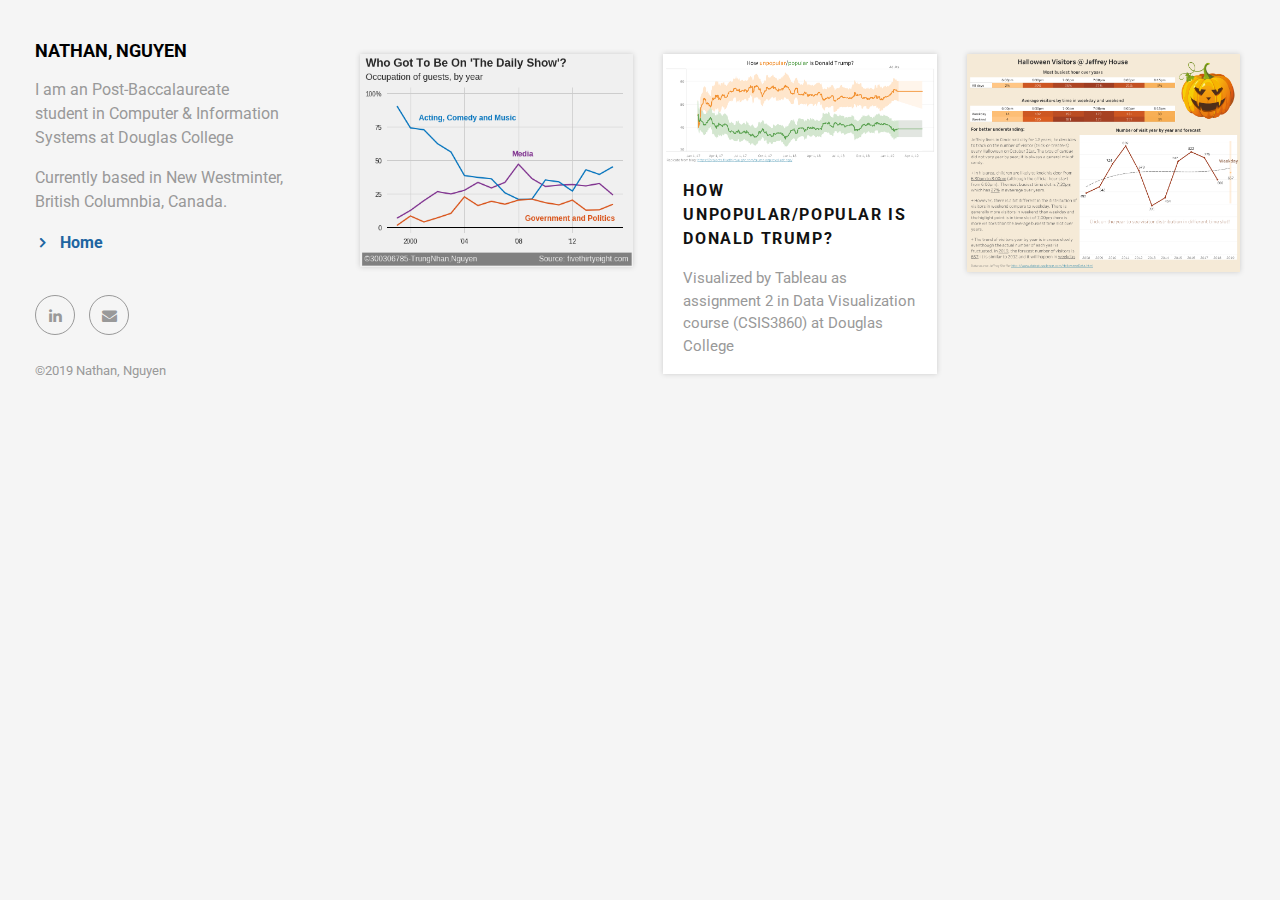
==== commit aea0815e: "Fix minor bug" ====
--- a/index.html
+++ b/index.html
@@ -85,7 +85,7 @@
                             <div class="box-masonry">
                                 <a href="detail_20190301.html" title="How unpopular/popular is Donald Trump?" class="box-masonry-image with-hover-overlay">
                                     <img src="img/portfolio/20190301.png" alt="How unpopular/popular is Donald Trump?" class="img-fluid"></a>
-                                <div class="box-masonry-hover-text-header">
+                                <div class="box-masonry-text">
                                     <a href="detail_20190301.html" class="tile-link"> </a>
                                     <h4>How unpopular/popular is Donald Trump?</h4>
                                     <div class="box-masonry-desription">
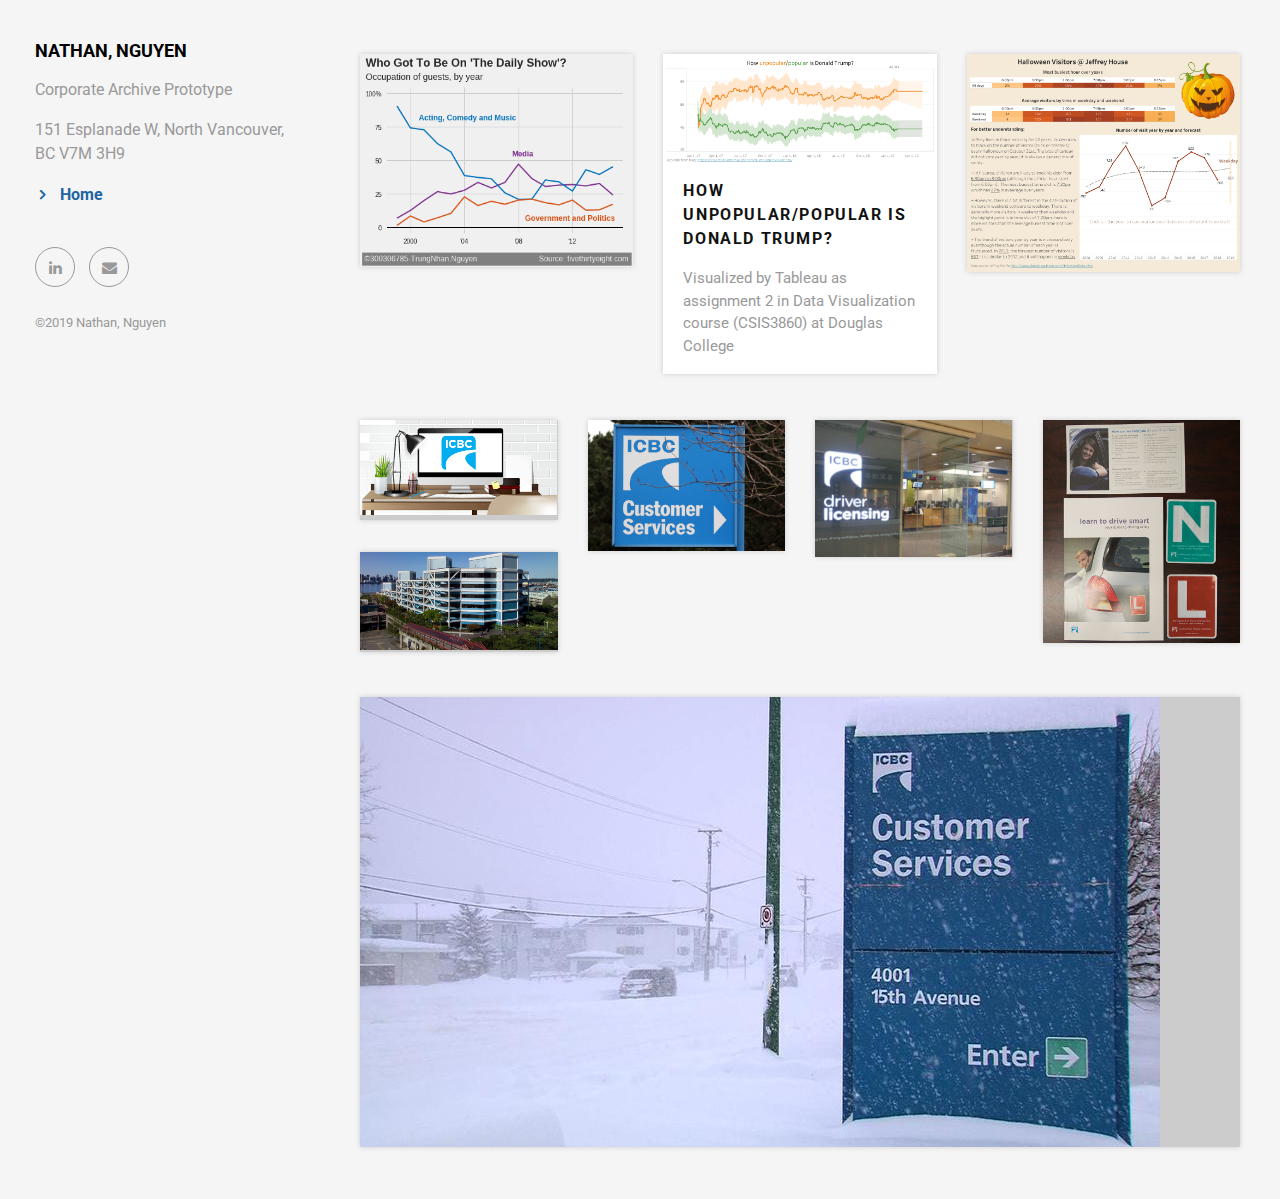
==== commit c4fc8e05: "Corporate Archive Prototype" ====
--- a/index.html
+++ b/index.html
@@ -32,93 +32,168 @@
 </head>
 
 <body>
-    <div id="all">
-        <div class="container-fluid">
-            <div class="row row-offcanvas row-offcanvas-left">
-                <!--   *** SIDEBAR ***-->
-                <div id="sidebar" class="col-md-4 col-lg-3 sidebar-offcanvas">
-                    <div class="sidebar-content">
-                        <h1 class="sidebar-heading"> <a href="index.html">Nathan,  Nguyen</a></h1>
-                        <p class="sidebar-p">I am an Post-Baccalaureate student in Computer & Information Systems at Douglas College</p>
-                        <p class="sidebar-p">Currently based in New Westminter, British Columnbia, Canada. </p>
-                        <ul class="sidebar-menu">
-                            <!-- Link-->
-                            <li class="sidebar-item"><a href="index.html" class="sidebar-link active">Home</a></li>
-                            <!-- Link -->
-                            <!-- <li class="sidebar-item"><a href="about.html" class="sidebar-link">About</a></li> -->
-                            <!-- Link-->
-                            <!-- <li class="sidebar-item"><a href="contact.html" class="sidebar-link">Get in touch</a></li> -->
-                        </ul>
-                        <p class="social">
-                            <a href="https://www.linkedin.com/in/nguyentrungnhan112/" data-animate-hover="pulse" class="external linkedin"><i class="fa fa-linkedin"></i></a>
-                            <!-- <a href="#" data-animate-hover="pulse" class="external gplus"><i class="fa fa-google-plus"></i></a> -->
-                            <!-- <a href="#" data-animate-hover="pulse" class="external twitter"><i class="fa fa-twitter"></i></a> -->
-                            <!-- <a href="#" title="" class="external instagram"><i class="fa fa-instagram"></i></a> -->
-                            <a href="mailto:nguyentrungnhan112@gmail.com" data-animate-hover="pulse" class="email"><i class="fa fa-envelope"></i></a></p>
-                        <div class="copyright text-center text-md-left">
-                            <p class="credit">&copy;2019 Nathan, Nguyen</p>
-                        </div>
+<div id="all">
+    <div class="container-fluid">
+        <div class="row row-offcanvas row-offcanvas-left">
+            <!--   *** SIDEBAR ***-->
+            <div id="sidebar" class="col-sm-4 col-md-3 sidebar-offcanvas">
+                <div class="sidebar-content">
+                    <h1 class="sidebar-heading"><a href="index.html">Nathan, Nguyen</a></h1>
+                    <p class="sidebar-p">Corporate Archive Prototype</p>
+                    <p class="sidebar-p">151 Esplanade W, North Vancouver, BC V7M 3H9</p>
+                    <ul class="sidebar-menu">
+                        <!-- Link-->
+                        <li class="sidebar-item"><a href="index.html" class="sidebar-link active">Home</a></li>
+                        <!-- Link -->
+                        <!-- <li class="sidebar-item"><a href="about.html" class="sidebar-link">About</a></li> -->
+                        <!-- Link-->
+                        <!-- <li class="sidebar-item"><a href="contact.html" class="sidebar-link">Get in touch</a></li> -->
+                    </ul>
+                    <p class="social">
+                        <a href="https://www.linkedin.com/in/nguyentrungnhan112/" data-animate-hover="pulse"
+                           class="external linkedin"><i class="fa fa-linkedin"></i></a>
+                        <!-- <a href="#" data-animate-hover="pulse" class="external gplus"><i class="fa fa-google-plus"></i></a> -->
+                        <!-- <a href="#" data-animate-hover="pulse" class="external twitter"><i class="fa fa-twitter"></i></a> -->
+                        <!-- <a href="#" title="" class="external instagram"><i class="fa fa-instagram"></i></a> -->
+                        <a href="mailto:nguyentrungnhan112@gmail.com" data-animate-hover="pulse" class="email"><i
+                                class="fa fa-envelope"></i></a></p>
+                    <div class="copyright text-center text-md-left">
+                        <p class="credit">&copy;2019 Nathan, Nguyen</p>
                     </div>
                 </div>
-                <!--   *** SIDEBAR END ***  -->
-                <!--   *** PORTFOLIO ***-->
-                <div class="col-md-8 col-lg-9 content-column">
-                    <div class="small-navbar d-flex d-md-none">
-                        <button type="button" data-toggle="offcanvas" class="btn btn-outline-primary"> <i class="fa fa-align-left mr-2"></i>Menu</button>
-                        <h1 class="small-navbar-heading"> <a href="index.html">Home</a></h1>
-                    </div>
-                    <div class="grid row">
-                        <div class="col-md-6 col-lg-4 grid-item">
-                            <div class="box-masonry">
-                                <a href="detail_20190406.html" title="Who Got To Be On 'The Daily Show'?" class="box-masonry-image with-hover-overlay">
-                                    <img src="img/portfolio/20190406.png" alt="Who Got To Be On 'The Daily Show'?" class="img-fluid"></a>
-                                <div class="box-masonry-hover-text-header">
-                                    <a href="detail_20190406.html" class="tile-link"> </a>
-                                    <h4>Who Got To Be On 'The Daily Show'?</h4>
-                                    <div class="box-masonry-desription">
-                                        <p>Visualized by Python as assignment 3 in Data Visualization course (CSIS3860) at Douglas College</p>
-                                    </div>
+            </div>
+            <!--   *** SIDEBAR END ***  -->
+            <!--   *** PORTFOLIO ***-->
+            <div class="col-md-8 col-lg-9 content-column">
+                <div class="small-navbar d-flex d-md-none">
+                    <button type="button" data-toggle="offcanvas" class="btn btn-outline-primary"><i
+                            class="fa fa-align-left mr-2"></i>Menu
+                    </button>
+                    <h1 class="small-navbar-heading"><a href="index.html">Home</a></h1>
+                </div>
+                <div class="grid row">
+                    <div class="col-md-3 col-lg-4 grid-item">
+                        <div class="box-masonry">
+                            <a href="detail_20190406.html" title="Who Got To Be On 'The Daily Show'?"
+                               class="box-masonry-image with-hover-overlay">
+                                <img src="img/portfolio/20190406.png" alt="Who Got To Be On 'The Daily Show'?"
+                                     class="img-fluid"></a>
+                            <div class="box-masonry-hover-text-header">
+                                <a href="detail_20190406.html" class="tile-link"> </a>
+                                <h4>Who Got To Be On 'The Daily Show'?</h4>
+                                <div class="box-masonry-desription">
+                                    <p>Visualized by Python as assignment 3 in Data Visualization course (CSIS3860) at
+                                        Douglas College</p>
                                 </div>
                             </div>
                         </div>
-                        <div class="col-md-6 col-lg-4 grid-item">
-                            <div class="box-masonry">
-                                <a href="detail_20190301.html" title="How unpopular/popular is Donald Trump?" class="box-masonry-image with-hover-overlay">
-                                    <img src="img/portfolio/20190301.png" alt="How unpopular/popular is Donald Trump?" class="img-fluid"></a>
-                                <div class="box-masonry-text">
-                                    <a href="detail_20190301.html" class="tile-link"> </a>
-                                    <h4>How unpopular/popular is Donald Trump?</h4>
-                                    <div class="box-masonry-desription">
-                                        <p>Visualized by Tableau as assignment 2 in Data Visualization course (CSIS3860) at Douglas College</p>
-                                    </div>
+                    </div>
+                    <div class="col-md-4 col-lg-4 grid-item">
+                        <div class="box-masonry">
+                            <a href="detail_20190301.html" title="How unpopular/popular is Donald Trump?"
+                               class="box-masonry-image with-hover-overlay">
+                                <img src="img/portfolio/20190301.png" alt="How unpopular/popular is Donald Trump?"
+                                     class="img-fluid"></a>
+                            <div class="box-masonry-text">
+                                <a href="detail_20190301.html" class="tile-link"> </a>
+                                <h4>How unpopular/popular is Donald Trump?</h4>
+                                <div class="box-masonry-desription">
+                                    <p>Visualized by Tableau as assignment 2 in Data Visualization course (CSIS3860) at
+                                        Douglas College</p>
                                 </div>
                             </div>
                         </div>
-                        <div class="col-md-6 col-lg-4 grid-item">
-                            <div class="box-masonry">
-                                <a href="detail_20190117.html" title="Halloween Visitors @ Jeffrey House" class="box-masonry-image with-hover-overlay">
-                                    <img src="img/portfolio/20190117.png" alt="Halloween Visitors @ Jeffrey House" class="img-fluid"></a>
-                                <div class="box-masonry-hover-text-header">
-                                    <a href="detail_20190117.html" class="tile-link"> </a>
-                                    <h4>Halloween Visitors @ Jeffrey House</h4>
-                                    <div class="box-masonry-desription">
-                                        <p>Visualized by Tableau as assignment 1 in Data Visualization course (CSIS3860) at Douglas College</p>
-                                    </div>
+                    </div>
+                    <div class="col-md-5 col-lg-4 grid-item">
+                        <div class="box-masonry">
+                            <a href="detail_20190117.html" title="Halloween Visitors @ Jeffrey House"
+                               class="box-masonry-image with-hover-overlay">
+                                <img src="img/portfolio/20190117.png" alt="Halloween Visitors @ Jeffrey House"
+                                     class="img-fluid"></a>
+                            <div class="box-masonry-hover-text-header">
+                                <a href="detail_20190117.html" class="tile-link"> </a>
+                                <h4>Halloween Visitors @ Jeffrey House</h4>
+                                <div class="box-masonry-desription">
+                                    <p>Visualized by Tableau as assignment 1 in Data Visualization course (CSIS3860) at
+                                        Douglas College</p>
                                 </div>
                             </div>
                         </div>
                     </div>
                 </div>
-                <!--   *** PORTFOLIO END ***-->
+                <!--Content row-->
+                <div class="grid row">
+                    <div class="col-3 grid-item">
+                        <div class="box-masonry">
+                            <a href="#" title="ICBC" class="box-masonry-image with-hover-overlay">
+                                <img src="img/portfolio/icbc.png" class="img-fluid"></a>
+                            <div class="box-masonry-hover-text-header">
+                                <h4>ICBC</h4>
+                            </div>
+                        </div>
+                        <div class="box-masonry">
+                            <a href="#" title="Head Office" class="box-masonry-image with-hover-overlay">
+                                <img src="img/portfolio/head-office.jpeg" class="img-fluid"></a>
+                            <div class="box-masonry-hover-text-header">
+                                <h4>Head Office</h4>
+                            </div>
+                        </div>
+                    </div>
+                    <div class="col-3 grid-item">
+                        <div class="box-masonry">
+                            <a href="#" title="CustomerService" class="box-masonry-image with-hover-overlay">
+                                <img src="img/portfolio/CustomerService.jpg" class="img-fluid"></a>
+                            <div class="box-masonry-hover-text-header">
+                                <h4>CustomerService</h4>
+                            </div>
+                        </div>
+                    </div>
+                    <div class="col-3 grid-item">
+                        <div class="box-masonry">
+                            <a href="#" title="driver-factor" class="box-masonry-image with-hover-overlay">
+                                <img src="img/portfolio/driver-factor.jpg" class="img-fluid"></a>
+                            <div class="box-masonry-hover-text-header">
+                                <h4>driver-factor</h4>
+                            </div>
+                        </div>
+                    </div>
+                    <div class="col-3 grid-item">
+                        <div class="box-masonry">
+                            <a href="#" title="NewDriverPaperwork" class="box-masonry-image with-hover-overlay">
+                                <img src="img/portfolio/NewDriverPaperwork.jpg" class="img-fluid"></a>
+                            <div class="box-masonry-hover-text-header">
+                                <h4>NewDriverPaperwork</h4>
+                            </div>
+                        </div>
+                    </div>
+                </div>
+                <!--Content row-->
+                <!--Content row-->
+                <div class="grid row">
+                    <div class="col-12 grid-item">
+                        <div class="box-masonry">
+                            <a href="#" title="How to get there?" class="box-masonry-image with-hover-overlay">
+                                <img src="img/portfolio/snow.jpg" class="img-fluid"></a>
+                            <div class="box-masonry-hover-text-header">
+                                <h4>How to get there?</h4>
+                            </div>
+                        </div>
+                    </div>
+                </div>
+                <!--Content row-->
+
             </div>
+            <!--   *** PORTFOLIO END ***-->
+
         </div>
     </div>
-    <!-- JavaScript files-->
-    <script src="vendor/jquery/jquery.min.js"></script>
-    <script src="vendor/popper.js/umd/popper.min.js"></script>
-    <script src="vendor/bootstrap/js/bootstrap.min.js"></script>
-    <script src="vendor/jquery.cookie/jquery.cookie.js"></script>
-    <script src="vendor/owl.carousel/owl.carousel.min.js"></script>
-    <script src="vendor/masonry-layout/masonry.pkgd.min.js"></script>
-    <script src="js/front.js"></script>
+</div>
+<!-- JavaScript files-->
+<script src="vendor/jquery/jquery.min.js"></script>
+<script src="vendor/popper.js/umd/popper.min.js"></script>
+<script src="vendor/bootstrap/js/bootstrap.min.js"></script>
+<script src="vendor/jquery.cookie/jquery.cookie.js"></script>
+<script src="vendor/owl.carousel/owl.carousel.min.js"></script>
+<script src="vendor/masonry-layout/masonry.pkgd.min.js"></script>
+<script src="js/front.js"></script>
 </body>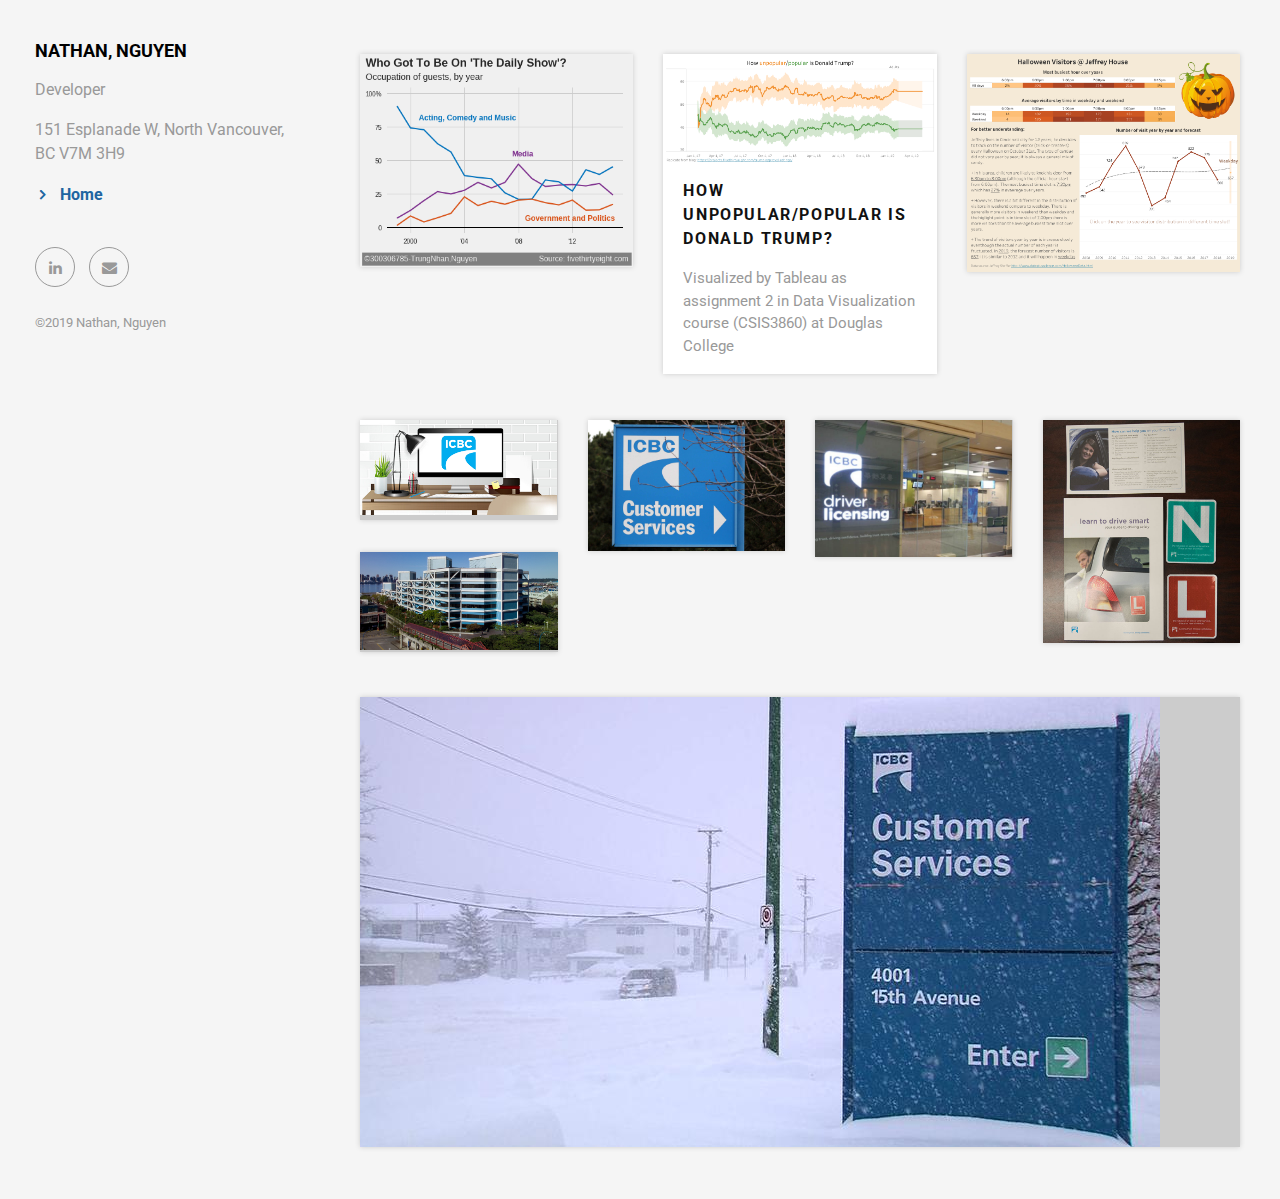
==== commit 39d51490: "Test VPN" ====
--- a/index.html
+++ b/index.html
@@ -39,7 +39,7 @@
             <div id="sidebar" class="col-sm-4 col-md-3 sidebar-offcanvas">
                 <div class="sidebar-content">
                     <h1 class="sidebar-heading"><a href="index.html">Nathan, Nguyen</a></h1>
-                    <p class="sidebar-p">Corporate Archive Prototype</p>
+                    <p class="sidebar-p">Developer</p>
                     <p class="sidebar-p">151 Esplanade W, North Vancouver, BC V7M 3H9</p>
                     <ul class="sidebar-menu">
                         <!-- Link-->
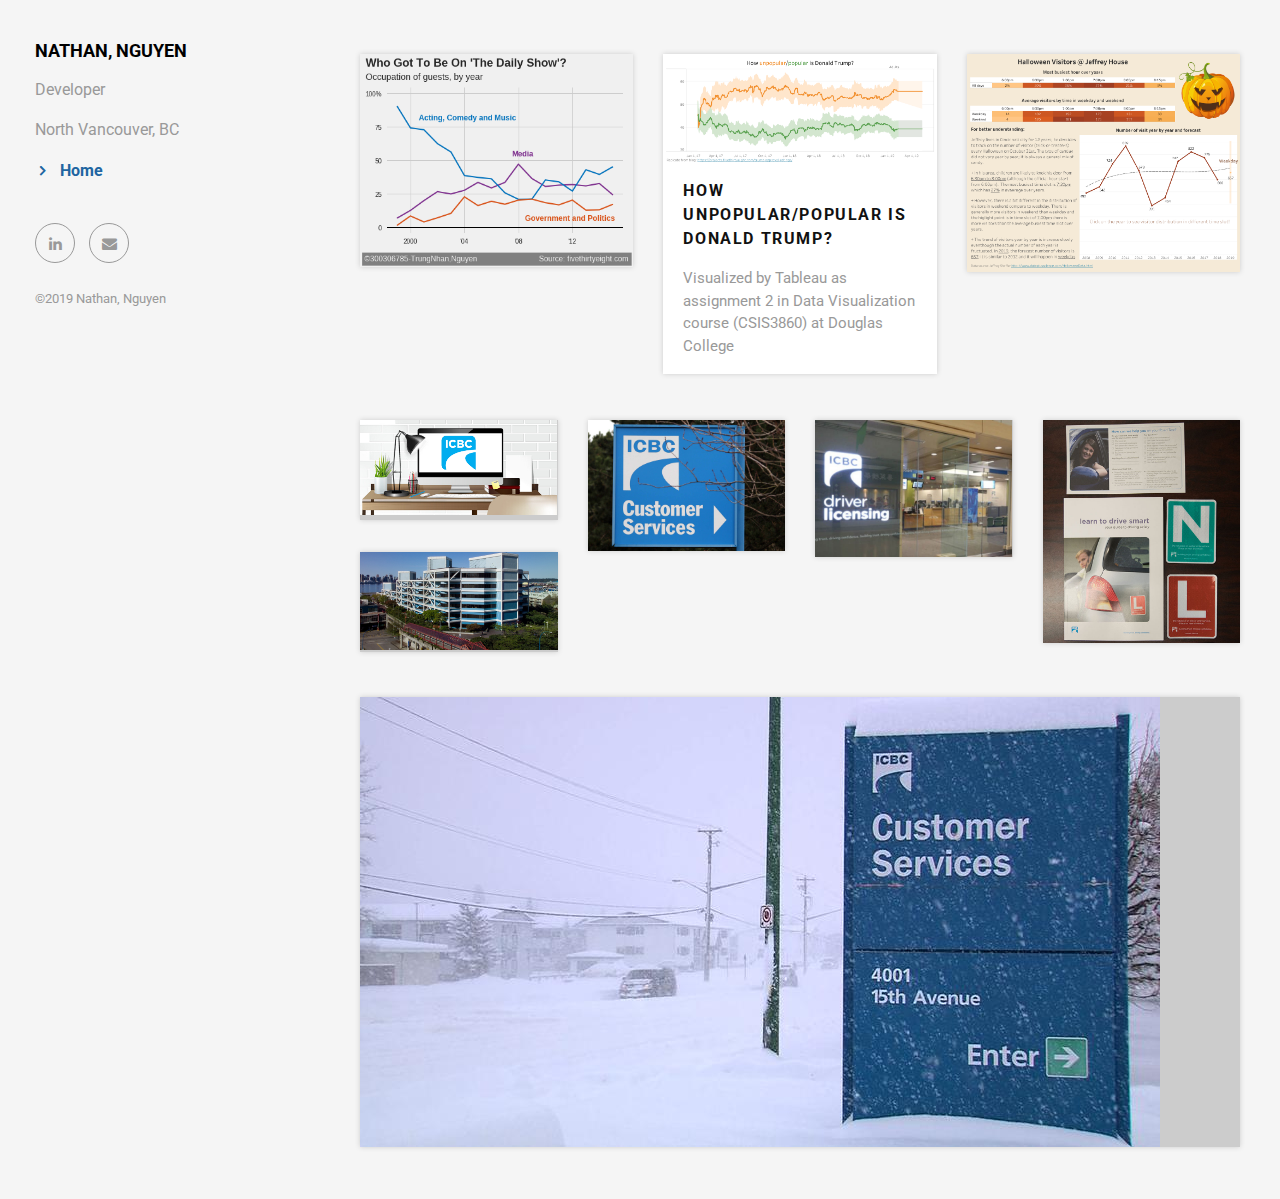
==== commit 224c5b58: "Update index.html" ====
--- a/index.html
+++ b/index.html
@@ -40,7 +40,7 @@
                 <div class="sidebar-content">
                     <h1 class="sidebar-heading"><a href="index.html">Nathan, Nguyen</a></h1>
                     <p class="sidebar-p">Developer</p>
-                    <p class="sidebar-p">151 Esplanade W, North Vancouver, BC V7M 3H9</p>
+                    <p class="sidebar-p">North Vancouver, BC</p>
                     <ul class="sidebar-menu">
                         <!-- Link-->
                         <li class="sidebar-item"><a href="index.html" class="sidebar-link active">Home</a></li>
@@ -196,4 +196,4 @@
 <script src="vendor/owl.carousel/owl.carousel.min.js"></script>
 <script src="vendor/masonry-layout/masonry.pkgd.min.js"></script>
 <script src="js/front.js"></script>
-</body>+</body>
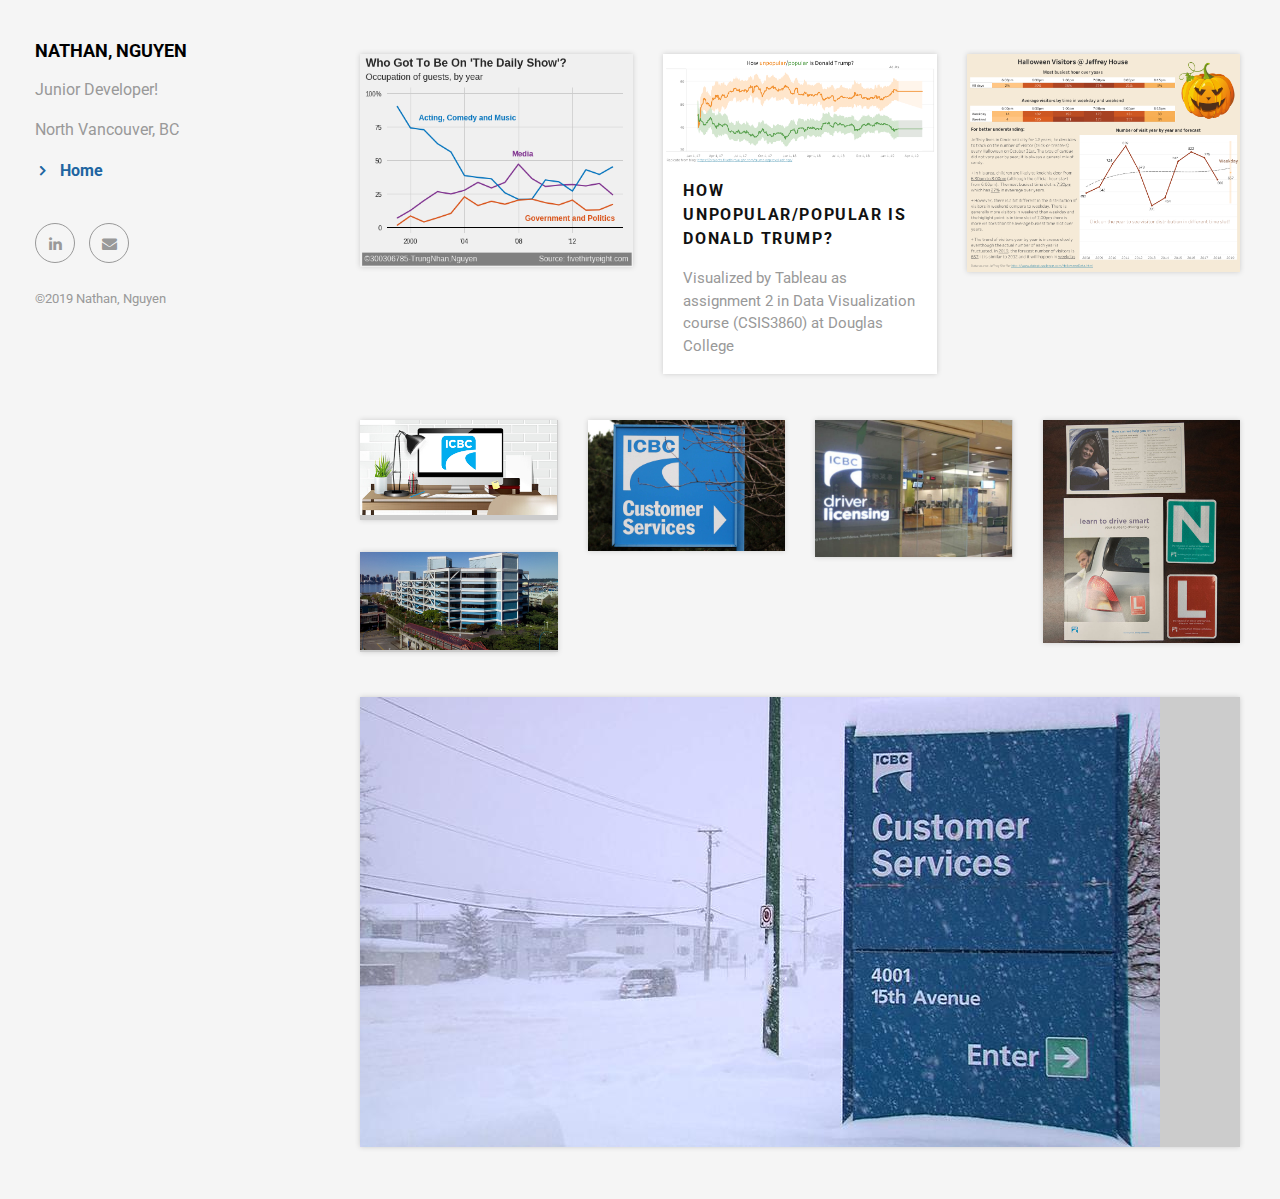
==== commit 83aaa451: "Nathan demo" ====
--- a/index.html
+++ b/index.html
@@ -39,7 +39,7 @@
             <div id="sidebar" class="col-sm-4 col-md-3 sidebar-offcanvas">
                 <div class="sidebar-content">
                     <h1 class="sidebar-heading"><a href="index.html">Nathan, Nguyen</a></h1>
-                    <p class="sidebar-p">Developer</p>
+                    <p class="sidebar-p">Junior Developer!</p>
                     <p class="sidebar-p">North Vancouver, BC</p>
                     <ul class="sidebar-menu">
                         <!-- Link-->
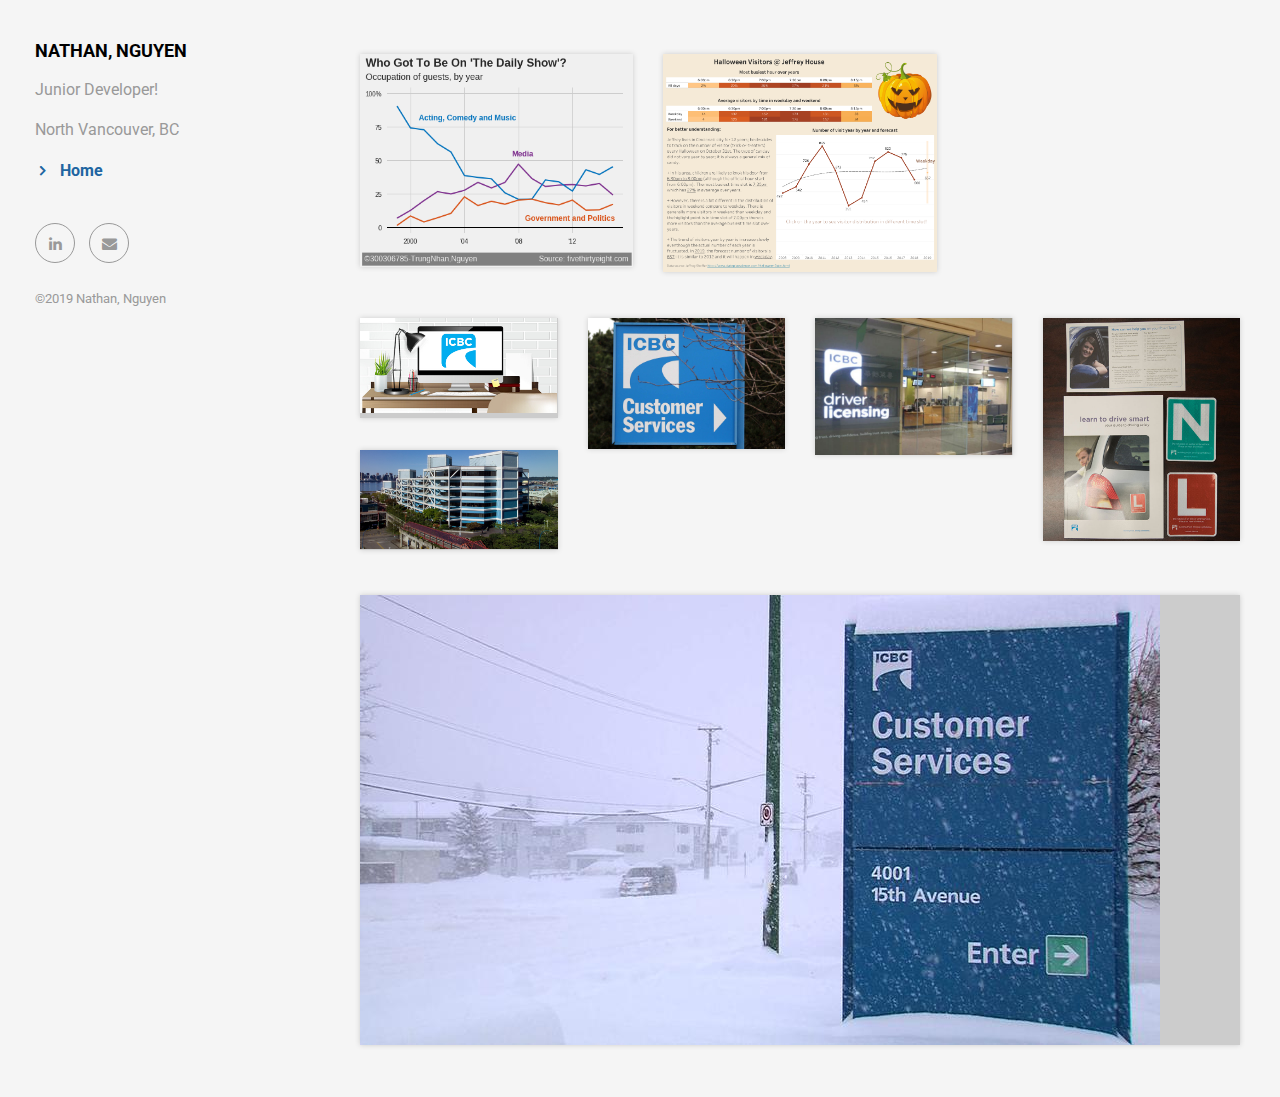
==== commit a0952828: "Nathan demo 2" ====
--- a/index.html
+++ b/index.html
@@ -88,22 +88,7 @@
                             </div>
                         </div>
                     </div>
-                    <div class="col-md-4 col-lg-4 grid-item">
-                        <div class="box-masonry">
-                            <a href="detail_20190301.html" title="How unpopular/popular is Donald Trump?"
-                               class="box-masonry-image with-hover-overlay">
-                                <img src="img/portfolio/20190301.png" alt="How unpopular/popular is Donald Trump?"
-                                     class="img-fluid"></a>
-                            <div class="box-masonry-text">
-                                <a href="detail_20190301.html" class="tile-link"> </a>
-                                <h4>How unpopular/popular is Donald Trump?</h4>
-                                <div class="box-masonry-desription">
-                                    <p>Visualized by Tableau as assignment 2 in Data Visualization course (CSIS3860) at
-                                        Douglas College</p>
-                                </div>
-                            </div>
-                        </div>
-                    </div>
+                   
                     <div class="col-md-5 col-lg-4 grid-item">
                         <div class="box-masonry">
                             <a href="detail_20190117.html" title="Halloween Visitors @ Jeffrey House"
